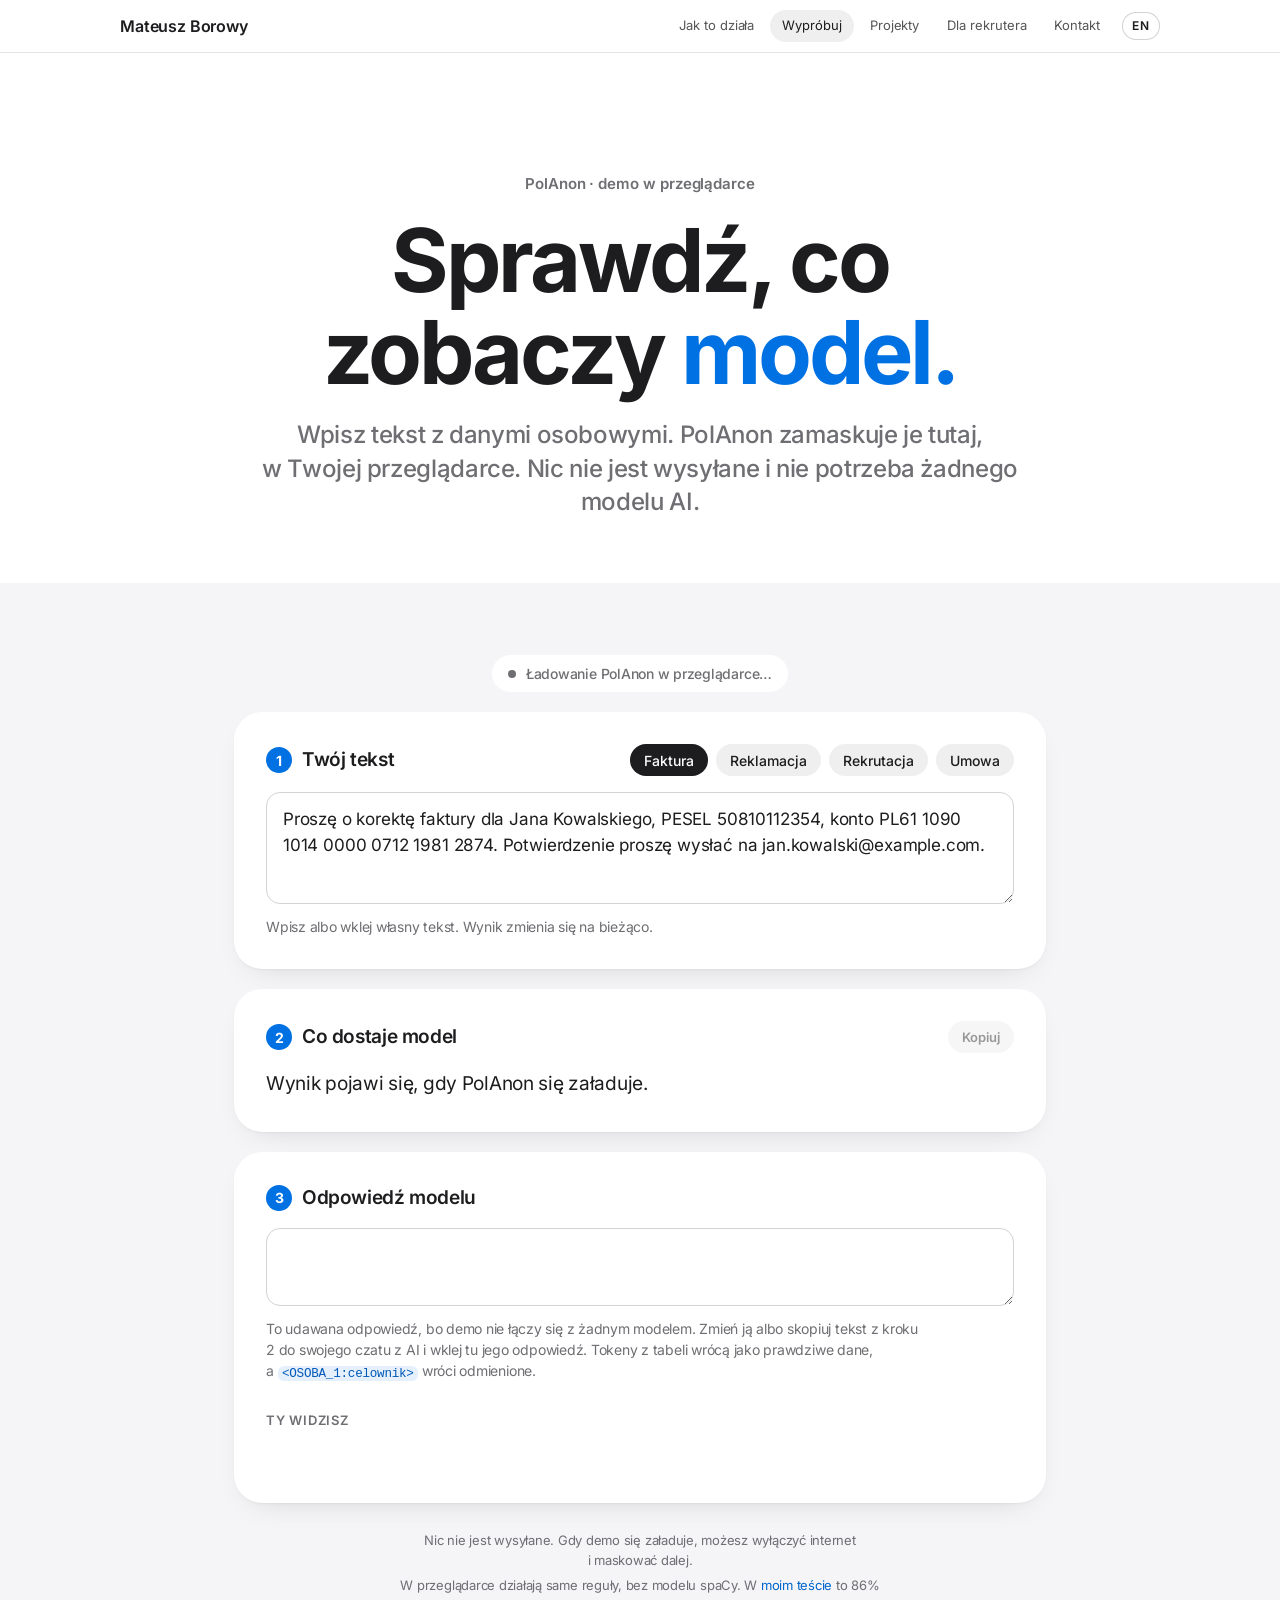
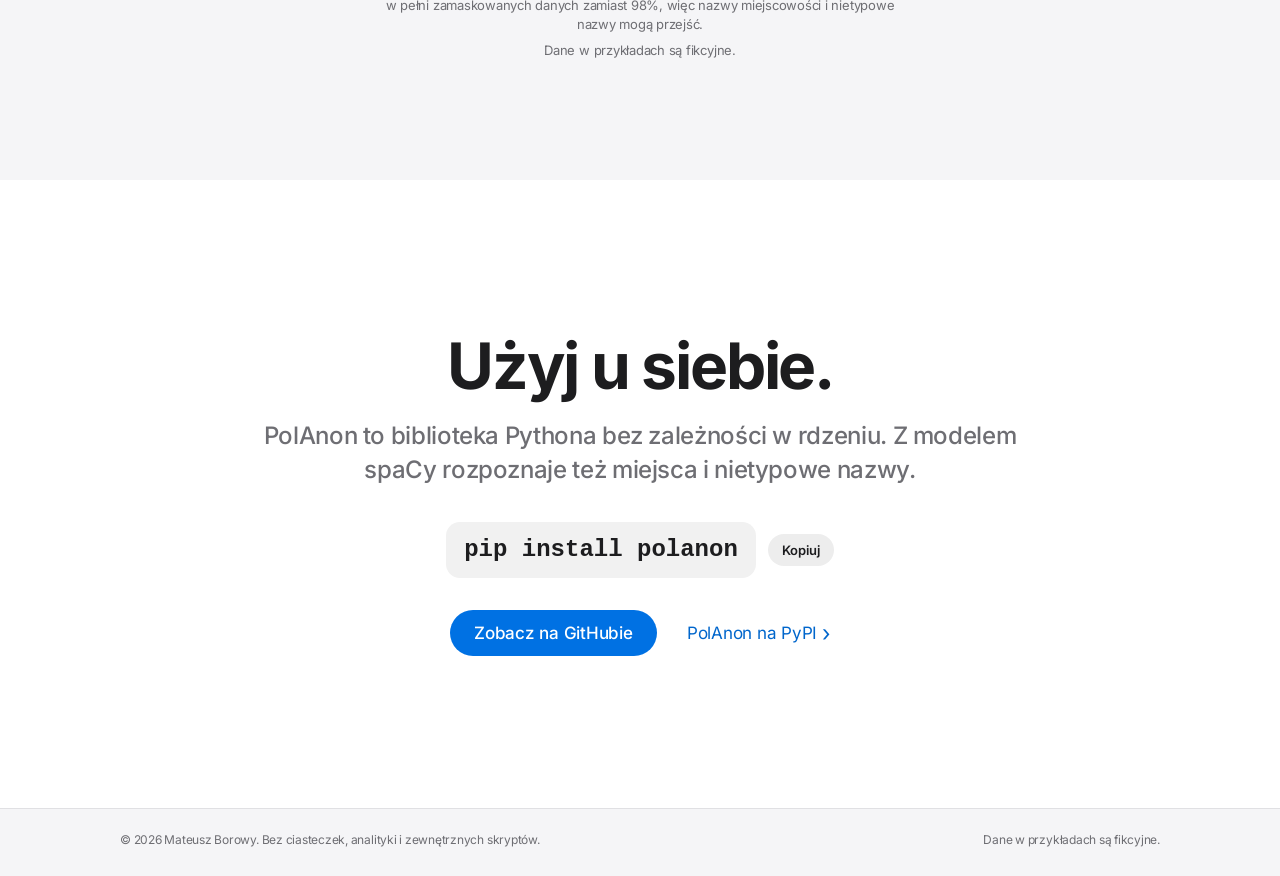
==== demo/index.html @ ad4c57ab "fix: the demo downloads about 6 MB, not 14" ====
<!doctype html>
<html lang="pl">
<head>
  <meta charset="utf-8">
  <meta name="viewport" content="width=device-width, initial-scale=1, viewport-fit=cover">
  <!-- Jak na stronie głównej, plus worker-src: PolAnon działa w tle, w pliku demo/worker.js. -->
  <meta http-equiv="Content-Security-Policy" content="default-src 'self'; script-src 'self' 'sha256-qOhFsq0QMV2REqNwk5hGH5bZE9SkX6gt6yeyKdYPv+U='; worker-src 'self'; style-src 'self'; img-src 'self'; font-src 'self'; connect-src 'self'; object-src 'none'; base-uri 'self'; form-action 'none'">
  <meta name="referrer" content="strict-origin-when-cross-origin">
  <script>document.documentElement.classList.add("js")</script>
  <title>Wypróbuj PolAnon · Mateusz Borowy</title>
  <meta name="description" content="Wpisz tekst z danymi osobowymi i zobacz, co dostałby model AI. PolAnon maskuje dane w Twojej przeglądarce: nic nie jest wysyłane.">
  <meta name="author" content="Mateusz Borowy">
  <meta name="color-scheme" content="light dark">
  <meta name="theme-color" content="#ffffff" media="(prefers-color-scheme: light)">
  <meta name="theme-color" content="#000000" media="(prefers-color-scheme: dark)">
  <link rel="canonical" href="https://boromat.github.io/demo/">
  <link rel="alternate" hreflang="pl" href="https://boromat.github.io/demo/">
  <link rel="alternate" hreflang="en" href="https://boromat.github.io/en/demo/">
  <link rel="alternate" hreflang="x-default" href="https://boromat.github.io/en/demo/">

  <meta property="og:type" content="website">
  <meta property="og:locale" content="pl_PL">
  <meta property="og:locale:alternate" content="en_US">
  <meta property="og:site_name" content="Mateusz Borowy · Projekty">
  <meta property="og:title" content="Sprawdź, co zobaczy model">
  <meta property="og:description" content="PolAnon maskuje dane osobowe w Twojej przeglądarce. Wpisz tekst i zobacz, co dostałby model AI.">
  <meta property="og:url" content="https://boromat.github.io/demo/">
  <meta property="og:image" content="https://boromat.github.io/assets/og.png">
  <meta property="og:image:width" content="1200">
  <meta property="og:image:height" content="630">
  <meta property="og:image:alt" content="Napis „Narzędzia AI, które nie wysyłają Twoich danych” i tokeny OSOBA_1, PESEL_1, IBAN_1.">
  <meta name="twitter:card" content="summary_large_image">
  <meta name="twitter:title" content="Sprawdź, co zobaczy model">
  <meta name="twitter:description" content="PolAnon maskuje dane osobowe w Twojej przeglądarce.">
  <meta name="twitter:image" content="https://boromat.github.io/assets/og.png">

  <link rel="icon" href="../favicon.ico" sizes="32x32">
  <link rel="icon" href="../assets/ikona.svg" type="image/svg+xml">
  <link rel="apple-touch-icon" href="../assets/apple-touch-icon.png">
  <link rel="manifest" href="../site.webmanifest">
  <link rel="stylesheet" href="../style.css">
  <script src="../script.js" defer></script>
  <script src="demo.js" defer></script>
</head>
<body>

<a class="skip-link" href="#tresc">Przejdź do treści</a>

<header class="nav" id="top">
  <div class="nav-inner">
    <a class="nav-brand" href="../">Mateusz Borowy</a>
    <div class="nav-end">
      <nav class="nav-links" id="nav-links" aria-label="Sekcje strony">
        <a href="../#jak-to-dziala">Jak to działa</a>
        <a href="./" aria-current="page">Wypróbuj</a>
        <a href="../#projekty">Projekty</a>
        <a href="../#rekruter">Dla rekrutera</a>
        <a href="../#kontakt">Kontakt</a>
      </nav>
      <a class="lang" href="../en/demo/" hreflang="en" lang="en" data-lang-switch>EN<span class="sr-only"> – English version</span></a>
      <button class="nav-toggle" type="button" aria-expanded="false" aria-controls="nav-links">
        <span class="sr-only">Menu</span>
        <span class="bar bar-top" aria-hidden="true"></span><span class="bar bar-bottom" aria-hidden="true"></span>
      </button>
    </div>
  </div>
</header>

<main id="tresc" tabindex="-1">

<section class="hero try-hero" aria-labelledby="hero-title">
  <div class="wrap">
    <p class="eyebrow">PolAnon · demo w&nbsp;przeglądarce</p>
    <h1 class="hero-title" id="hero-title">Sprawdź, co zobaczy <span class="accent-text">model.</span></h1>
    <p class="lead">Wpisz tekst z&nbsp;danymi osobowymi. PolAnon zamaskuje je tutaj, w&nbsp;Twojej przeglądarce. Nic nie jest wysyłane i&nbsp;nie potrzeba żadnego modelu AI.</p>
  </div>
</section>

<section class="try" id="try" aria-label="Demo">
  <div class="wrap try-wrap">
    <div class="try-top">
      <p class="try-state" id="try-state" role="status" data-state="loading"><span class="dot" aria-hidden="true"></span><span id="try-state-text">Ładowanie PolAnon w&nbsp;przeglądarce…</span></p>
      <noscript><p class="try-state" data-state="failed"><span class="dot" aria-hidden="true"></span>Demo potrzebuje JavaScriptu: PolAnon działa w&nbsp;Twojej przeglądarce.</p></noscript>
      <button class="btn btn-small" id="try-start" type="button" hidden>Uruchom demo (ok. 6&nbsp;MB)</button>
    </div>

    <div class="panel">
      <div class="panel-head">
        <h2 class="panel-title"><span class="n" aria-hidden="true">1</span><label for="try-input">Twój tekst</label></h2>
        <div class="chips needs-js" role="group" aria-label="Przykłady">
          <button type="button" data-example="faktura" aria-pressed="true">Faktura</button>
          <button type="button" data-example="reklamacja" aria-pressed="false">Reklamacja</button>
          <button type="button" data-example="rekrutacja" aria-pressed="false">Rekrutacja</button>
          <button type="button" data-example="umowa" aria-pressed="false">Umowa</button>
        </div>
      </div>
      <textarea class="try-input" id="try-input" rows="4" spellcheck="false" autocomplete="off" aria-describedby="try-input-hint">Proszę o korektę faktury dla Jana Kowalskiego, PESEL 50810112354, konto PL61 1090 1014 0000 0712 1981 2874. Potwierdzenie proszę wysłać na jan.kowalski@example.com.</textarea>
      <p class="panel-note" id="try-input-hint">Wpisz albo wklej własny tekst. Wynik zmienia się na bieżąco.</p>
    </div>

    <div class="panel needs-js">
      <div class="panel-head">
        <h2 class="panel-title"><span class="n" aria-hidden="true">2</span>Co dostaje model</h2>
        <span class="count" id="try-count"></span>
        <button type="button" class="copy" id="try-copy" data-copy-custom>Kopiuj<span class="sr-only"> tekst dla modelu</span></button>
      </div>
      <div class="try-text" id="try-masked"></div>
      <p class="panel-note" id="try-none" hidden>W&nbsp;tym tekście nie ma danych osobowych.</p>
      <h3 class="try-subtitle" id="try-table-title" hidden>Tabela tokenów <span>· zostaje w&nbsp;Twojej przeglądarce</span></h3>
      <table class="tokens" id="try-table" aria-labelledby="try-table-title" hidden>
        <thead><tr><th scope="col">Token</th><th scope="col">Prawdziwa wartość</th></tr></thead>
        <tbody></tbody>
      </table>
    </div>

    <div class="panel needs-js">
      <div class="panel-head">
        <h2 class="panel-title"><span class="n" aria-hidden="true">3</span><label for="try-answer">Odpowiedź modelu</label></h2>
      </div>
      <textarea class="try-input" id="try-answer" rows="3" spellcheck="false" autocomplete="off" aria-describedby="try-answer-hint"></textarea>
      <p class="panel-note" id="try-answer-hint">To udawana odpowiedź, bo demo nie łączy się z&nbsp;żadnym modelem. Zmień ją albo skopiuj tekst z&nbsp;kroku 2 do swojego czatu z&nbsp;AI i&nbsp;wklej tu jego odpowiedź. Tokeny z&nbsp;tabeli wrócą jako prawdziwe dane, a&nbsp;<code>&lt;OSOBA_1:celownik&gt;</code> wróci odmienione.</p>
      <h3 class="try-subtitle">Ty widzisz</h3>
      <div class="try-text" id="try-restored"></div>
    </div>

    <ul class="try-notes">
      <li>Nic nie jest wysyłane. Gdy demo się załaduje, możesz wyłączyć internet i&nbsp;maskować dalej.</li>
      <li>W&nbsp;przeglądarce działają same reguły, bez modelu spaCy. W&nbsp;<a href="https://github.com/boromat/polanon/blob/main/benchmarks/README.md" target="_blank" rel="noopener">moim teście</a> to 86% w&nbsp;pełni zamaskowanych danych zamiast 98%, więc nazwy miejscowości i&nbsp;nietypowe nazwy mogą przejść.</li>
      <li>Dane w&nbsp;przykładach są fikcyjne.</li>
    </ul>
    <p class="sr-only" id="try-live" aria-live="polite"></p>
  </div>
</section>

<section class="section" aria-labelledby="use-title">
  <div class="wrap center">
    <h2 class="display" id="use-title">Użyj u&nbsp;siebie.</h2>
    <p class="lead">PolAnon to biblioteka Pythona bez zależności w&nbsp;rdzeniu. Z&nbsp;modelem spaCy rozpoznaje też miejsca i&nbsp;nietypowe nazwy.</p>
    <p class="mail">
      <code class="install">pip install polanon</code>
      <button type="button" class="copy" data-copy="pip install polanon">Kopiuj<span class="sr-only"> polecenie</span></button>
    </p>
    <div class="cta-row">
      <a class="btn" href="https://github.com/boromat/polanon" target="_blank" rel="noopener">Zobacz na GitHubie<span class="sr-only">: PolAnon</span></a>
      <a class="more" href="https://pypi.org/project/polanon/" target="_blank" rel="noopener">PolAnon na PyPI</a>
    </div>
  </div>
</section>

</main>

<footer class="footer">
  <div class="wrap footer-inner">
    <p>© 2026 Mateusz Borowy. Bez ciasteczek, analityki i&nbsp;zewnętrznych skryptów.</p>
    <p>Dane w&nbsp;przykładach są fikcyjne.</p>
  </div>
</footer>

<p class="sr-only" id="status" role="status" aria-live="polite"></p>

</body>
</html>
---- style.css ----
/* =========================================================
   Mateusz Borowy · Projekty
   Układ: jedna myśl na sekcję. Sekcje na przemian białe i jasnoszare,
   jedna czarna (dla rekrutera). Projekty jak karty produktów:
   nazwa, jedno zdanie, duży obraz, trzy liczby. Jeden akcent: niebieski.
   Kolory i rozmiary zmieniasz w zmiennych poniżej.
   ========================================================= */

/* ---------- Fonty (Inter, lokalnie, licencja OFL – assets/fonts) ---------- */
@font-face { font-family: "Inter"; font-style: normal; font-weight: 400; font-display: swap;
  src: url("assets/fonts/inter-latin-400-normal.woff2") format("woff2");
  unicode-range: U+0000-00FF, U+0131, U+0152-0153, U+02BB-02BC, U+02C6, U+02DA, U+02DC, U+0304, U+0308, U+0329, U+2000-206F, U+20AC, U+2122, U+2191, U+2193, U+2212, U+2215, U+FEFF, U+FFFD; }
@font-face { font-family: "Inter"; font-style: normal; font-weight: 400; font-display: swap;
  src: url("assets/fonts/inter-latin-ext-400-normal.woff2") format("woff2");
  unicode-range: U+0100-02BA, U+02BD-02C5, U+02C7-02CC, U+02CE-02D7, U+02DD-02FF, U+0304, U+0308, U+0329, U+1D00-1DBF, U+1E00-1E9F, U+1EF2-1EFF, U+2020, U+20A0-20AB, U+20AD-20C0, U+2113, U+2C60-2C7F, U+A720-A7FF; }
@font-face { font-family: "Inter"; font-style: normal; font-weight: 500; font-display: swap;
  src: url("assets/fonts/inter-latin-500-normal.woff2") format("woff2");
  unicode-range: U+0000-00FF, U+0131, U+0152-0153, U+02BB-02BC, U+02C6, U+02DA, U+02DC, U+0304, U+0308, U+0329, U+2000-206F, U+20AC, U+2122, U+2191, U+2193, U+2212, U+2215, U+FEFF, U+FFFD; }
@font-face { font-family: "Inter"; font-style: normal; font-weight: 500; font-display: swap;
  src: url("assets/fonts/inter-latin-ext-500-normal.woff2") format("woff2");
  unicode-range: U+0100-02BA, U+02BD-02C5, U+02C7-02CC, U+02CE-02D7, U+02DD-02FF, U+0304, U+0308, U+0329, U+1D00-1DBF, U+1E00-1E9F, U+1EF2-1EFF, U+2020, U+20A0-20AB, U+20AD-20C0, U+2113, U+2C60-2C7F, U+A720-A7FF; }
@font-face { font-family: "Inter"; font-style: normal; font-weight: 600; font-display: swap;
  src: url("assets/fonts/inter-latin-600-normal.woff2") format("woff2");
  unicode-range: U+0000-00FF, U+0131, U+0152-0153, U+02BB-02BC, U+02C6, U+02DA, U+02DC, U+0304, U+0308, U+0329, U+2000-206F, U+20AC, U+2122, U+2191, U+2193, U+2212, U+2215, U+FEFF, U+FFFD; }
@font-face { font-family: "Inter"; font-style: normal; font-weight: 600; font-display: swap;
  src: url("assets/fonts/inter-latin-ext-600-normal.woff2") format("woff2");
  unicode-range: U+0100-02BA, U+02BD-02C5, U+02C7-02CC, U+02CE-02D7, U+02DD-02FF, U+0304, U+0308, U+0329, U+1D00-1DBF, U+1E00-1E9F, U+1EF2-1EFF, U+2020, U+20A0-20AB, U+20AD-20C0, U+2113, U+2C60-2C7F, U+A720-A7FF; }
@font-face { font-family: "Inter"; font-style: normal; font-weight: 700; font-display: swap;
  src: url("assets/fonts/inter-latin-700-normal.woff2") format("woff2");
  unicode-range: U+0000-00FF, U+0131, U+0152-0153, U+02BB-02BC, U+02C6, U+02DA, U+02DC, U+0304, U+0308, U+0329, U+2000-206F, U+20AC, U+2122, U+2191, U+2193, U+2212, U+2215, U+FEFF, U+FFFD; }
@font-face { font-family: "Inter"; font-style: normal; font-weight: 700; font-display: swap;
  src: url("assets/fonts/inter-latin-ext-700-normal.woff2") format("woff2");
  unicode-range: U+0100-02BA, U+02BD-02C5, U+02C7-02CC, U+02CE-02D7, U+02DD-02FF, U+0304, U+0308, U+0329, U+1D00-1DBF, U+1E00-1E9F, U+1EF2-1EFF, U+2020, U+20A0-20AB, U+20AD-20C0, U+2113, U+2C60-2C7F, U+A720-A7FF; }

/* ---------- Tokeny ---------- */
:root {
  --bg: #ffffff;
  --bg-alt: #f5f5f7;
  --surface: #ffffff;
  --text: #1d1d1f;
  --text-2: #6e6e73;
  --line: #d2d2d7;
  --accent: #0071e3;
  --accent-hover: #0068d1;
  --link: #0066cc;
  --on-accent: #ffffff;
  --mark-bg: rgba(255, 196, 0, 0.30);
  --token-bg: rgba(0, 113, 227, 0.10);
  --token-text: #0059b8;
  --nav-bg: rgba(255, 255, 255, 0.8);
  --shadow: 0 40px 80px -32px rgba(0, 0, 0, 0.22), 0 10px 24px -12px rgba(0, 0, 0, 0.08);
  --focus: #0071e3;
  --ok: #248a3d;
  --bad: #d70015;

  --font: -apple-system, BlinkMacSystemFont, "SF Pro Text", "Inter", "Segoe UI", Roboto, "Helvetica Neue", Arial, sans-serif;
  --font-display: -apple-system, BlinkMacSystemFont, "SF Pro Display", "Inter", "Segoe UI", Roboto, "Helvetica Neue", Arial, sans-serif;
  --mono: ui-monospace, "SF Mono", "Cascadia Code", "JetBrains Mono", Consolas, Menlo, monospace;

  /* skala typografii */
  --fs-hero: clamp(40px, 7.4vw, 88px);
  --fs-display: clamp(34px, 6vw, 64px);
  --fs-product: clamp(40px, 6.6vw, 76px);
  --fs-lead: clamp(19px, 2.1vw, 24px);
  --fs-body: 17px;
  --fs-small: 14px;

  --radius-lg: 28px;
  --radius: 18px;
  --nav-h: 52px;
  --gutter: 24px;
  --maxw: 1040px;

  color-scheme: light;
}

@media (prefers-color-scheme: dark) {
  :root:not([data-theme="light"]) {
    --bg: #000000;
    --bg-alt: #101012;
    --surface: #1c1c1e;
    --text: #f5f5f7;
    --text-2: #a1a1a6;
    --line: #3a3a3c;
    --link: #2997ff;
    --mark-bg: rgba(255, 196, 0, 0.26);
    --token-bg: rgba(41, 151, 255, 0.18);
    --token-text: #6cb4ff;
    --nav-bg: rgba(22, 22, 23, 0.8);
    --shadow: 0 40px 80px -32px rgba(0, 0, 0, 0.9);
    --focus: #2997ff;
    --ok: #30d158;
    --bad: #ff453a;
    color-scheme: dark;
  }
}
:root[data-theme="dark"] {
  --bg: #000000;
  --bg-alt: #101012;
  --surface: #1c1c1e;
  --text: #f5f5f7;
  --text-2: #a1a1a6;
  --line: #3a3a3c;
  --link: #2997ff;
  --mark-bg: rgba(255, 196, 0, 0.26);
  --token-bg: rgba(41, 151, 255, 0.18);
  --token-text: #6cb4ff;
  --nav-bg: rgba(22, 22, 23, 0.8);
  --shadow: 0 40px 80px -32px rgba(0, 0, 0, 0.9);
  --focus: #2997ff;
  --ok: #30d158;
  --bad: #ff453a;
  color-scheme: dark;
}

/* Sekcja zawsze ciemna */
.theme-dark {
  --bg: #000000;
  --surface: #1c1c1e;
  --text: #f5f5f7;
  --text-2: #a1a1a6;
  --line: #3a3a3c;
  --link: #2997ff;
  --focus: #2997ff;
  background: var(--bg);
  color: var(--text);
  color-scheme: dark;
}

/* ---------- Podstawy ---------- */
*, *::before, *::after { box-sizing: border-box; }
/* Płynne przewijanie tylko po kliknięciu linku do sekcji (klasę „smooth” dodaje script.js).
   Wejście z linku #rekruter albo odświeżenie od razu pokazuje sekcję, bez przelatywania strony. */
html.smooth { scroll-behavior: smooth; }
html {
  scroll-padding-top: calc(var(--nav-h) + 24px);
  -webkit-text-size-adjust: 100%;
  text-size-adjust: 100%;
}
body {
  margin: 0;
  background: var(--bg);
  color: var(--text);
  font-family: var(--font);
  font-size: var(--fs-body);
  line-height: 1.5;
  letter-spacing: -0.014em;
  -webkit-font-smoothing: antialiased;
  -moz-osx-font-smoothing: grayscale;
  overflow-x: clip;
}
img, picture { display: block; max-width: 100%; height: auto; }
a { color: var(--link); text-decoration: none; }
a:hover { text-decoration: underline; text-underline-offset: 3px; }
h1, h2, h3 { text-wrap: balance; }
p, li, dd { text-wrap: pretty; }
:focus-visible { outline: 2px solid var(--focus); outline-offset: 3px; border-radius: 6px; }
main:focus { outline: none; }

.sr-only {
  position: absolute !important; width: 1px; height: 1px; padding: 0; margin: -1px;
  overflow: hidden; clip: rect(0 0 0 0); clip-path: inset(50%); white-space: nowrap; border: 0;
}
.skip-link {
  position: absolute; left: max(16px, env(safe-area-inset-left, 0px)); top: -100px; z-index: 100;
  padding: 10px 16px; border-radius: 10px;
  background: var(--text); color: var(--bg); font-weight: 600; font-size: var(--fs-small);
}
.skip-link:focus { top: calc(8px + env(safe-area-inset-top, 0px)); text-decoration: none; }

.wrap {
  max-width: calc(var(--maxw) + 2 * var(--gutter));
  margin: 0 auto;
  padding-left: max(var(--gutter), env(safe-area-inset-left, 0px));
  padding-right: max(var(--gutter), env(safe-area-inset-right, 0px));
}
.center { text-align: center; }

/* ---------- Typografia ---------- */
.hero-title, .display, .product-name {
  margin: 0;
  font-family: var(--font-display);
  font-weight: 700;
  letter-spacing: -0.035em;
  line-height: 1.05;
}
.hero-title { font-size: var(--fs-hero); max-width: 12em; margin-inline: auto; }
.display { font-size: var(--fs-display); }
.product-name { font-size: var(--fs-product); }
.lead {
  margin: 20px auto 0;
  max-width: 32em;
  font-size: var(--fs-lead);
  line-height: 1.4;
  font-weight: 500;
  letter-spacing: -0.015em;
  color: var(--text-2);
}
.eyebrow { margin: 0 0 10px; font-size: var(--fs-small); font-weight: 600; color: var(--text-2); letter-spacing: -0.005em; }
.accent-text { color: var(--accent); }
.fineprint { margin: 20px 0 0; font-size: 13px; color: var(--text-2); }

/* ---------- Przyciski i linki ---------- */
.cta-row { display: flex; flex-wrap: wrap; gap: 14px 30px; align-items: center; justify-content: center; margin-top: 32px; }
.btn {
  display: inline-flex; align-items: center; justify-content: center;
  min-height: 46px; padding: 0 24px; border-radius: 980px;
  background: var(--accent); color: var(--on-accent);
  font-size: var(--fs-body); font-weight: 500;
  transition: background-color .2s ease, transform .2s ease;
}
.btn:hover { background: var(--accent-hover); text-decoration: none; }
.btn:active { transform: scale(0.98); }
.btn[hidden] { display: none; }
.btn-small { min-height: 38px; padding: 0 18px; font-size: 15px; }
.more { display: inline-flex; align-items: center; min-height: 32px; font-size: var(--fs-body); color: var(--link); white-space: nowrap; }
.more::after {
  content: "\203A"; content: "\203A" / "";
  margin-left: 5px; font-size: 1.3em; line-height: 1;
  transition: transform .2s ease;
}
.more:hover::after { transform: translateX(3px); }

/* ---------- Nawigacja ---------- */
.nav {
  position: sticky; top: 0; z-index: 50;
  padding-top: env(safe-area-inset-top, 0px);
  background: var(--nav-bg);
  -webkit-backdrop-filter: saturate(180%) blur(20px);
  backdrop-filter: saturate(180%) blur(20px);
  border-bottom: 1px solid var(--line);
  border-bottom: 1px solid color-mix(in srgb, var(--line) 60%, transparent);
}
.nav-inner {
  max-width: calc(var(--maxw) + 2 * var(--gutter)); margin: 0 auto; height: var(--nav-h);
  padding-left: max(var(--gutter), env(safe-area-inset-left, 0px));
  padding-right: max(var(--gutter), env(safe-area-inset-right, 0px));
  display: flex; align-items: center; justify-content: space-between;
}
.nav-brand { color: var(--text); font-weight: 600; font-size: 16px; letter-spacing: -0.01em; padding: 8px 0; }
.nav-brand:hover { text-decoration: none; }
.nav-links { display: flex; gap: 4px; }
.nav-links a {
  padding: 6px 12px; border-radius: 980px;
  color: var(--text); opacity: .75; font-size: 13px; letter-spacing: -0.005em;
  transition: opacity .2s ease, background-color .2s ease;
}
.nav-links a:hover { opacity: 1; text-decoration: none; }
.nav-links a[aria-current="true"], .nav-links a[aria-current="page"] { opacity: 1; background: var(--bg-alt); background: color-mix(in srgb, var(--text) 7%, transparent); }
.nav-toggle { display: none; }
.nav-end { display: flex; align-items: center; gap: 10px; }

/* Przełącznik języka PL / EN */
.lang {
  display: inline-flex; align-items: center; justify-content: center;
  min-width: 38px; min-height: 28px; padding: 0 10px; border-radius: 980px;
  color: var(--text); font-size: 12px; font-weight: 600; letter-spacing: .05em;
  box-shadow: inset 0 0 0 1px var(--line);
  transition: background-color .2s ease;
}
.lang:hover { text-decoration: none; background: var(--bg-alt); }

@media (max-width: 760px) {
  .nav-toggle {
    display: inline-flex; flex-direction: column; justify-content: center; gap: 6px;
    width: 44px; height: 44px; margin-right: -10px; padding: 0 11px;
    background: none; border: 0; cursor: pointer; color: var(--text);
  }
  .nav-toggle .bar { display: block; height: 1.5px; background: currentColor; border-radius: 2px; transition: transform .25s ease; }
  .nav-toggle[aria-expanded="true"] .bar-top { transform: translateY(3.75px) rotate(45deg); }
  .nav-toggle[aria-expanded="true"] .bar-bottom { transform: translateY(-3.75px) rotate(-45deg); }
  .nav-links {
    position: absolute; top: 100%; left: 0; right: 0;
    display: none; flex-direction: column; gap: 0;
    padding: 8px max(var(--gutter), env(safe-area-inset-right, 0px)) 24px max(var(--gutter), env(safe-area-inset-left, 0px));
    background: var(--bg); border-bottom: 1px solid var(--line);
    box-shadow: 0 24px 40px -24px rgba(0, 0, 0, 0.25);
  }
  .nav-links.open { display: flex; }
  .nav-links a { padding: 12px 0; border-radius: 0; opacity: 1; font-size: 24px; font-weight: 600; letter-spacing: -0.02em; }
  .nav-links a[aria-current="true"], .nav-links a[aria-current="page"] { background: none; color: var(--link); }
}

/* ---------- 1. Hero ---------- */
.hero { padding-block: clamp(80px, 13vw, 160px) clamp(80px, 12vw, 144px); text-align: center; }
.hero .eyebrow { margin-bottom: 18px; font-size: 15px; }

/* ---------- Sekcje ---------- */
.section { padding-block: clamp(88px, 12vw, 152px); }
.alt { background: var(--bg-alt); }
.section-head { padding-block: clamp(88px, 12vw, 152px) 0; }

/* ---------- 2. Jak to działa ---------- */
.demo {
  margin: clamp(40px, 6vw, 64px) auto 0;
  max-width: 860px;
  background: var(--surface);
  border-radius: var(--radius-lg);
  box-shadow: var(--shadow);
  overflow: hidden;
}
/* Bez JavaScriptu przełącznik jest ukryty, a trzy kroki stoją jeden pod drugim. */
.steps-switch { display: none; }
.js .steps-switch {
  display: grid; grid-template-columns: repeat(3, minmax(0, 1fr));
  border-bottom: 1px solid var(--line);
}
.steps-switch button {
  appearance: none; border: 0; cursor: pointer;
  display: flex; align-items: center; justify-content: center; gap: 10px;
  min-height: 60px; padding: 12px;
  background: transparent; color: var(--text-2);
  font: inherit; font-size: 15px; font-weight: 600; letter-spacing: -0.01em;
  box-shadow: inset 0 -2px 0 transparent;
  transition: color .2s ease, box-shadow .2s ease;
}
.steps-switch button + button { border-left: 1px solid var(--line); }
.steps-switch button:hover { color: var(--text); }
.steps-switch button[aria-pressed="true"] { color: var(--text); box-shadow: inset 0 -2px 0 var(--accent); }
.steps-switch .n {
  display: inline-grid; place-items: center; width: 24px; height: 24px; border-radius: 50%;
  font-size: 13px; font-weight: 700; font-variant-numeric: tabular-nums;
  background: transparent; color: var(--text-2); box-shadow: inset 0 0 0 1.5px var(--line);
}
.steps-switch button[aria-pressed="true"] .n { background: var(--accent); color: var(--on-accent); box-shadow: none; }

.demo-stage {
  padding: clamp(28px, 5vw, 52px) clamp(22px, 5vw, 56px) clamp(28px, 4vw, 40px);
  display: flex; flex-direction: column; gap: 36px;
}
.demo-step { display: flex; flex-direction: column; justify-content: center; }
.demo-step + .demo-step { padding-top: 36px; border-top: 1px solid var(--line); }
.demo-label {
  margin: 0 0 14px; text-align: center;
  font-size: 13px; font-weight: 600; letter-spacing: .06em; text-transform: uppercase; color: var(--text-2);
}
.js .demo-stage { display: grid; gap: 0; min-height: 260px; }
.js .demo-step { grid-area: 1 / 1; animation: appear .4s ease; }
.js .demo-step + .demo-step { padding-top: 0; border-top: 0; }
.js .demo-label { display: none; }
.demo-step[hidden] { display: none; }
.demo-text {
  margin: 0;
  font-family: var(--font-display);
  font-size: clamp(21px, 2.8vw, 30px);
  line-height: 1.5;
  font-weight: 600;
  letter-spacing: -0.02em;
  text-align: center;
  text-wrap: balance;
}
.demo-text mark, .try-text mark {
  background: var(--mark-bg); color: inherit;
  padding: 0 .15em; border-radius: 6px;
  -webkit-box-decoration-break: clone; box-decoration-break: clone;
}
.demo-text .tok, .try-text .tok, .tokens .tok {
  font-family: var(--mono); font-size: .8em; font-weight: 600; letter-spacing: 0;
  color: var(--token-text); background: var(--token-bg);
  padding: .08em .4em; border-radius: 8px; white-space: nowrap;
}
.demo-caption {
  margin: 24px auto 0; max-width: 34em;
  font-size: var(--fs-body); color: var(--text-2); text-align: center;
}

/* ---------- 3. Projekty ---------- */
.strip {
  margin: clamp(40px, 6vw, 56px) auto 0; max-width: 880px;
  display: grid; grid-template-columns: repeat(5, minmax(0, 1fr));
  border-top: 1px solid var(--line);
}
.strip a {
  display: flex; flex-direction: column; align-items: center; gap: 2px;
  padding: 20px 8px; text-align: center; color: var(--text);
}
.strip a:hover { text-decoration: none; }
.strip a:hover strong { color: var(--link); }
.strip strong { font-size: var(--fs-body); font-weight: 600; letter-spacing: -0.015em; transition: color .2s ease; }
.strip span { font-size: 13px; color: var(--text-2); }

.product { padding-block: clamp(88px, 12vw, 144px); }
.product.alt { background: var(--bg-alt); }
.product-head { text-align: center; }
.product-head .eyebrow { margin-bottom: 8px; }
.tagline {
  margin: 16px auto 0; max-width: 30em;
  font-size: var(--fs-lead); line-height: 1.4; font-weight: 500; letter-spacing: -0.015em;
  color: var(--text-2);
}
.shot {
  margin: clamp(48px, 7vw, 72px) auto 0; max-width: 960px;
  border-radius: 20px; overflow: hidden;
  background: var(--surface);
  box-shadow: var(--shadow);
  outline: 1px solid var(--line);
  outline: 1px solid color-mix(in srgb, var(--line) 55%, transparent); outline-offset: -1px;
}
.shot img { width: 100%; }

.facts {
  list-style: none; padding: 0;
  margin: clamp(48px, 6vw, 64px) auto 0; max-width: 880px;
  display: grid; grid-template-columns: repeat(3, minmax(0, 1fr));
}
.facts li { padding: 0 clamp(12px, 2.5vw, 28px); text-align: center; }
.facts li + li { border-left: 1px solid var(--line); }
.facts strong {
  display: block;
  font-family: var(--font-display); font-size: clamp(32px, 4vw, 44px); font-weight: 700;
  letter-spacing: -0.035em; line-height: 1.1; white-space: nowrap;
  font-variant-numeric: tabular-nums;
}
.facts span { display: block; margin-top: 8px; font-size: 15px; line-height: 1.4; color: var(--text-2); }

/* ---------- 4. Dla rekrutera ----------
   Jak specyfikacja techniczna: dwie tabele jedna pod drugą, z tą samą kolumną etykiet,
   więc wszystkie wiersze obu rubryk stoją na tych samych liniach. */
.recruit {
  max-width: 880px;
  margin: clamp(48px, 7vw, 72px) auto 0;
  display: grid; gap: clamp(48px, 6vw, 64px);
  text-align: left;
}
.recruit-col { min-width: 0; }
.col-title { margin: 0 0 14px; font-size: 21px; letter-spacing: -0.02em; }
.stack, .links { margin: 0; padding: 0; list-style: none; border-top: 1px solid var(--line); }
.stack > div, .links > li {
  display: grid; grid-template-columns: 260px minmax(0, 1fr); column-gap: 32px; align-items: baseline;
  padding: 16px 0; border-bottom: 1px solid var(--line);
}
.stack dt, .links a { font-size: 16px; font-weight: 600; }
.stack dt { color: var(--text); }
.stack dd, .links > li > span { margin: 0; font-size: 16px; color: var(--text-2); }
#rekruter .cta-row, #recruiters .cta-row { margin-top: clamp(48px, 6vw, 64px); }

/* ---------- 5. Kontakt ---------- */
.mail {
  margin: 36px 0 0; display: flex; flex-wrap: wrap; gap: 12px; align-items: center; justify-content: center;
}
.mail a { min-width: 0; max-width: 100%; font-family: var(--font-display); font-size: clamp(18px, 5vw, 32px); font-weight: 600; letter-spacing: -0.02em; overflow-wrap: break-word; }
.copy {
  border: 0; cursor: pointer; font: inherit; font-size: 13px; font-weight: 600;
  min-height: 32px; padding: 4px 14px; border-radius: 980px;
  background: var(--bg-alt); color: var(--text);
  background: color-mix(in srgb, var(--text) 8%, transparent);
  transition: background-color .2s ease;
}
.copy:hover { background: var(--line); background: color-mix(in srgb, var(--text) 14%, transparent); }
#kontakt .cta-row, #contact .cta-row { margin-top: 20px; }
.notfound-en { margin-top: clamp(56px, 8vw, 88px); padding-top: clamp(40px, 6vw, 64px); border-top: 1px solid var(--line); }

/* ---------- Demo w przeglądarce (demo/, en/demo/) ---------- */
.try-hero { padding-block: clamp(64px, 10vw, 120px) clamp(40px, 6vw, 64px); }
.try { background: var(--bg-alt); padding-block: clamp(40px, 6vw, 72px) clamp(72px, 10vw, 120px); }
.try-wrap { max-width: 860px; display: grid; gap: 20px; }
.try-top { display: flex; flex-wrap: wrap; gap: 12px; align-items: center; justify-content: center; }
.try-state {
  display: inline-flex; align-items: center; gap: 10px; margin: 0;
  padding: 8px 16px; border-radius: 980px; background: var(--surface);
  font-size: 14px; font-weight: 500; color: var(--text-2);
}
.try-state .dot { flex: none; width: 8px; height: 8px; border-radius: 50%; background: var(--text-2); }
.try-state[data-state="ready"] .dot { background: var(--ok); }
.try-state[data-state="failed"] .dot { background: var(--bad); }
.try-state[data-state="loading"] .dot { animation: pulse 1.2s ease-in-out infinite; }
/* Bez JavaScriptu zostaje tylko komunikat z <noscript>. */
html:not(.js) #try-state, html:not(.js) .needs-js { display: none; }

.panel {
  background: var(--surface); border-radius: var(--radius-lg);
  padding: clamp(20px, 4vw, 32px);
  box-shadow: 0 1px 2px rgba(0, 0, 0, 0.04), 0 12px 32px -18px rgba(0, 0, 0, 0.18);
}
.panel-head { display: flex; flex-wrap: wrap; align-items: center; gap: 10px 14px; margin-bottom: 16px; }
.panel-title {
  margin: 0 auto 0 0; display: flex; align-items: center; gap: 10px;
  font-size: 19px; font-weight: 600; letter-spacing: -0.02em;
}
.panel-title .n {
  display: inline-grid; place-items: center; flex: none; width: 26px; height: 26px; border-radius: 50%;
  background: var(--accent); color: var(--on-accent); font-size: 14px; font-weight: 700;
}
.chips { display: flex; flex-wrap: wrap; gap: 8px; }
.chips button {
  appearance: none; border: 0; cursor: pointer; font: inherit; font-size: 14px; font-weight: 500;
  min-height: 32px; padding: 4px 14px; border-radius: 980px; color: var(--text);
  background: var(--bg-alt); background: color-mix(in srgb, var(--text) 7%, transparent);
  transition: background-color .2s ease, color .2s ease;
}
.chips button:hover { background: color-mix(in srgb, var(--text) 13%, transparent); }
.chips button[aria-pressed="true"] { background: var(--text); color: var(--bg); }
.try-input {
  display: block; width: 100%; min-height: 6.6em; field-sizing: content; resize: vertical;
  margin: 0; padding: 14px 16px; border: 1px solid var(--line); border-radius: 14px;
  background: var(--bg); color: var(--text);
  font: inherit; font-size: 17px; line-height: 1.5; letter-spacing: -0.01em;
}
#try-answer { min-height: 4.6em; }
.try-input:focus-visible { outline: 2px solid var(--focus); outline-offset: 0; border-color: transparent; border-radius: 14px; }
.panel-note { margin: 12px 0 0; font-size: 14px; color: var(--text-2); }
.panel-note code {
  font-family: var(--mono); font-size: .9em; color: var(--token-text); background: var(--token-bg);
  padding: .05em .35em; border-radius: 6px; white-space: nowrap;
}
.count {
  font-size: 13px; font-weight: 600; color: var(--token-text); background: var(--token-bg);
  padding: 4px 10px; border-radius: 980px; white-space: nowrap;
}
.count:empty { display: none; }
.copy:disabled { opacity: .45; cursor: default; }
.try-text {
  min-height: 1.6em; margin: 0;
  font-size: 19px; line-height: 1.6; letter-spacing: -0.015em;
  white-space: pre-wrap; overflow-wrap: anywhere;
}
.try-subtitle {
  margin: 28px 0 10px;
  font-size: 13px; font-weight: 600; letter-spacing: .06em; text-transform: uppercase; color: var(--text-2);
}
.try-subtitle span { font-weight: 500; letter-spacing: 0; text-transform: none; }
.tokens { width: 100%; border-collapse: collapse; font-size: 15px; }
.tokens th { padding: 0 0 8px; border-bottom: 1px solid var(--line); text-align: left; font-size: 13px; font-weight: 600; color: var(--text-2); }
.tokens td { padding: 10px 0; border-bottom: 1px solid var(--line); vertical-align: baseline; overflow-wrap: anywhere; }
.tokens td:first-child, .tokens th:first-child { width: 44%; padding-right: 16px; }
.tokens .tok { font-size: 14px; }
.try-notes { list-style: none; margin: 8px auto 0; padding: 0; max-width: 40em; display: grid; gap: 6px; font-size: 13px; color: var(--text-2); text-align: center; }
.install {
  font-family: var(--mono); font-size: clamp(16px, 4.4vw, 24px); font-weight: 600; letter-spacing: 0;
  padding: 10px 18px; border-radius: 14px; background: var(--bg-alt);
  background: color-mix(in srgb, var(--text) 6%, transparent);
}
@keyframes pulse { 50% { opacity: .25; } }

/* ---------- Stopka ---------- */
.footer {
  background: var(--bg-alt); color: var(--text-2); font-size: 12px;
  padding-block: 22px calc(28px + env(safe-area-inset-bottom, 0px));
  border-top: 1px solid var(--line);
  border-top: 1px solid color-mix(in srgb, var(--line) 60%, transparent);
}
.footer-inner { display: flex; flex-wrap: wrap; justify-content: space-between; gap: 6px 24px; }
.footer p { margin: 0; }

/* ---------- Ruch ---------- */
@keyframes appear { from { opacity: 0; transform: translateY(6px); } to { opacity: 1; transform: none; } }
@keyframes rise { from { opacity: 0; transform: translateY(40px); } to { opacity: 1; transform: none; } }

/* Delikatne wejście przy przewijaniu; bez obsługi w przeglądarce wszystko jest widoczne od razu. */
@media (prefers-reduced-motion: no-preference) {
  @supports (animation-timeline: view()) {
    .reveal { animation: rise linear both; animation-timeline: view(); animation-range: entry 0% entry 60%; }
  }
}
@media (prefers-reduced-motion: reduce) {
  html.smooth { scroll-behavior: auto; }
  .demo-step { animation: none; }
  .try-state[data-state="loading"] .dot { animation: none; }
  .chips button { transition: none; }
  .btn, .more::after, .strip strong { transition: none; }
}

/* ---------- Tablet ---------- */
@media (max-width: 900px) {
  .stack > div, .links > li { grid-template-columns: 200px minmax(0, 1fr); column-gap: 24px; }
}

/* ---------- Telefon ---------- */
@media (max-width: 680px) {
  :root { --gutter: 20px; }
  .strip { grid-template-columns: minmax(0, 1fr); border-top: 0; max-width: 420px; }
  .strip a { flex-direction: row; justify-content: space-between; padding: 16px 0; border-bottom: 1px solid var(--line); text-align: left; }
  .strip a::after { content: "\203A"; content: "\203A" / ""; color: var(--text-2); font-size: 22px; line-height: 1; margin-left: auto; padding-left: 12px; }
  .strip span { margin-left: 12px; }
  .facts { grid-template-columns: minmax(0, 1fr); max-width: 420px; }
  .facts li { padding: 20px 0; }
  .facts li + li { border-left: 0; border-top: 1px solid var(--line); }
  .steps-switch button { flex-direction: column; gap: 6px; min-height: 72px; font-size: 13px; }
  .js .demo-stage { min-height: 300px; }
  .stack > div, .links > li { grid-template-columns: minmax(0, 1fr); row-gap: 4px; }
  .shot { border-radius: 14px; }
}

/* ---------- Tryb wysokiego kontrastu (Windows) ---------- */
@media (forced-colors: active) {
  .steps-switch button[aria-pressed="true"] { outline: 2px solid Highlight; outline-offset: -5px; }
  .steps-switch .n { border: 1px solid CanvasText; }
  .nav-links a[aria-current="true"] { text-decoration: underline; }
  .btn, .copy, .lang { border: 1px solid ButtonText; }
  .demo-text mark { forced-color-adjust: none; background: Mark; color: MarkText; }
  .demo-text .tok { border: 1px solid CanvasText; }
  .shot, .demo, .panel { border: 1px solid CanvasText; }
  .try-text mark { forced-color-adjust: none; background: Mark; color: MarkText; }
  .try-text .tok, .tokens .tok, .count { border: 1px solid CanvasText; }
  .chips button { border: 1px solid ButtonText; }
  .chips button[aria-pressed="true"] { outline: 2px solid Highlight; outline-offset: 1px; }
}

/* ---------- Druk ---------- */
@media print {
  /* papier jest zawsze biały: jasne kolory także dla osób z ciemnym motywem i w ciemnej sekcji */
  :root, .theme-dark {
    --bg: #fff !important; --bg-alt: #fff !important; --surface: #fff !important;
    --text: #000 !important; --text-2: #444 !important; --line: #ccc !important;
    --link: #000 !important; --accent: #000 !important; --on-accent: #000 !important;
    --mark-bg: #eee !important; --token-bg: #eee !important; --token-text: #000 !important;
    color-scheme: light;
  }
  *, *::before, *::after { transition: none !important; animation: none !important; }
  .nav, .skip-link, .steps-switch, .copy, .shot, .strip, .try-top, .chips { display: none !important; }
  .panel { box-shadow: none !important; border: 1px solid #ccc; break-inside: avoid; }
  .try { background: #fff !important; }
  .btn, .more { display: inline !important; min-height: 0; padding: 0; background: none !important; color: #000 !important; }
  .more::after { margin: 0; }
  .js .demo-stage { display: flex !important; flex-direction: column; gap: 16px; min-height: 0; }
  .js .demo-step { grid-area: auto; animation: none; }
  .demo-step[hidden] { display: flex !important; }
  .js .demo-label { display: block !important; }
  .theme-dark, .alt, .demo { background: #fff !important; color: #000 !important; box-shadow: none !important; }
  .section, .product, .section-head, .hero { padding-block: 24px !important; }
  a { color: #000; text-decoration: underline; }
  /* adres przy każdym linku zewnętrznym, żeby wydruk dało się wykorzystać */
  a[href^="http"]::after, a[href^="mailto"]::after {
    content: " (" attr(href) ")" !important;
    font-size: .8em; font-weight: 400; margin: 0; transform: none; color: #444;
  }
  .reveal { animation: none !important; }
}
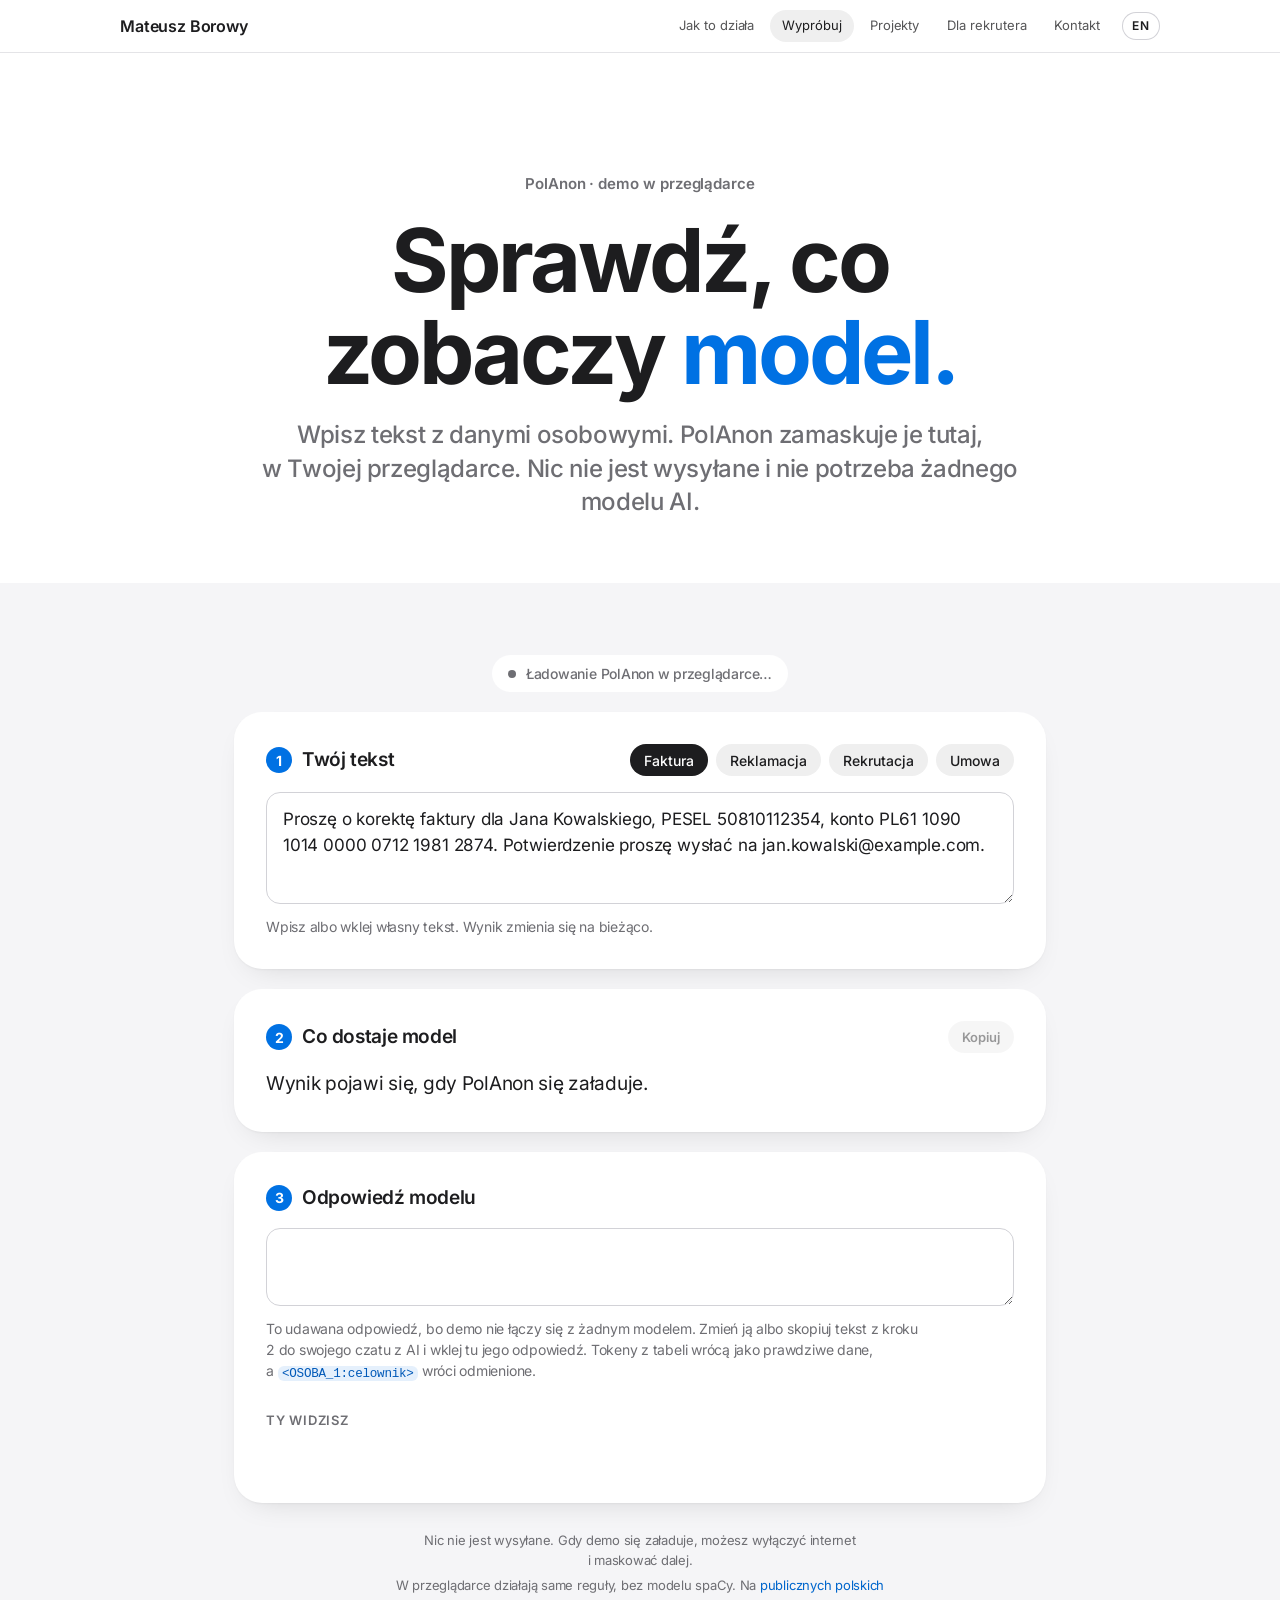
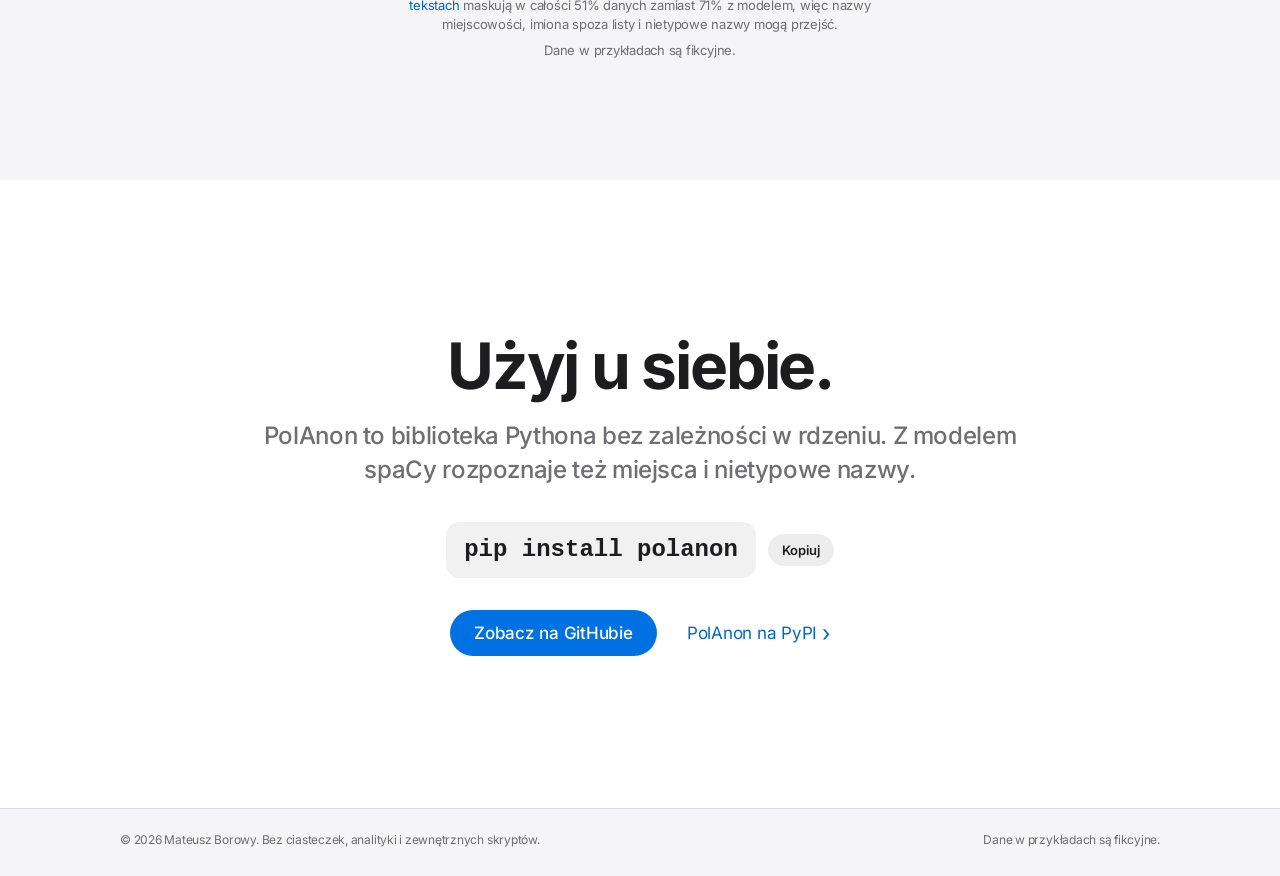
==== commit 284e2f6e: "fix: PolAnon's numbers on public data it was never tuned on 71% of the values masked whole with the " ====
--- a/demo/index.html
+++ b/demo/index.html
@@ -125,7 +125,7 @@
 
     <ul class="try-notes">
       <li>Nic nie jest wysyłane. Gdy demo się załaduje, możesz wyłączyć internet i&nbsp;maskować dalej.</li>
-      <li>W&nbsp;przeglądarce działają same reguły, bez modelu spaCy. W&nbsp;<a href="https://github.com/boromat/polanon/blob/main/benchmarks/README.md" target="_blank" rel="noopener">moim teście</a> to 86% w&nbsp;pełni zamaskowanych danych zamiast 98%, więc nazwy miejscowości i&nbsp;nietypowe nazwy mogą przejść.</li>
+      <li>W&nbsp;przeglądarce działają same reguły, bez modelu spaCy. Na <a href="https://github.com/boromat/polanon/blob/main/benchmarks/README.md#on-data-polanon-was-never-tuned-on" target="_blank" rel="noopener">publicznych polskich tekstach</a> maskują w&nbsp;całości 51% danych zamiast 71% z&nbsp;modelem, więc nazwy miejscowości, imiona spoza listy i&nbsp;nietypowe nazwy mogą przejść.</li>
       <li>Dane w&nbsp;przykładach są fikcyjne.</li>
     </ul>
     <p class="sr-only" id="try-live" aria-live="polite"></p>
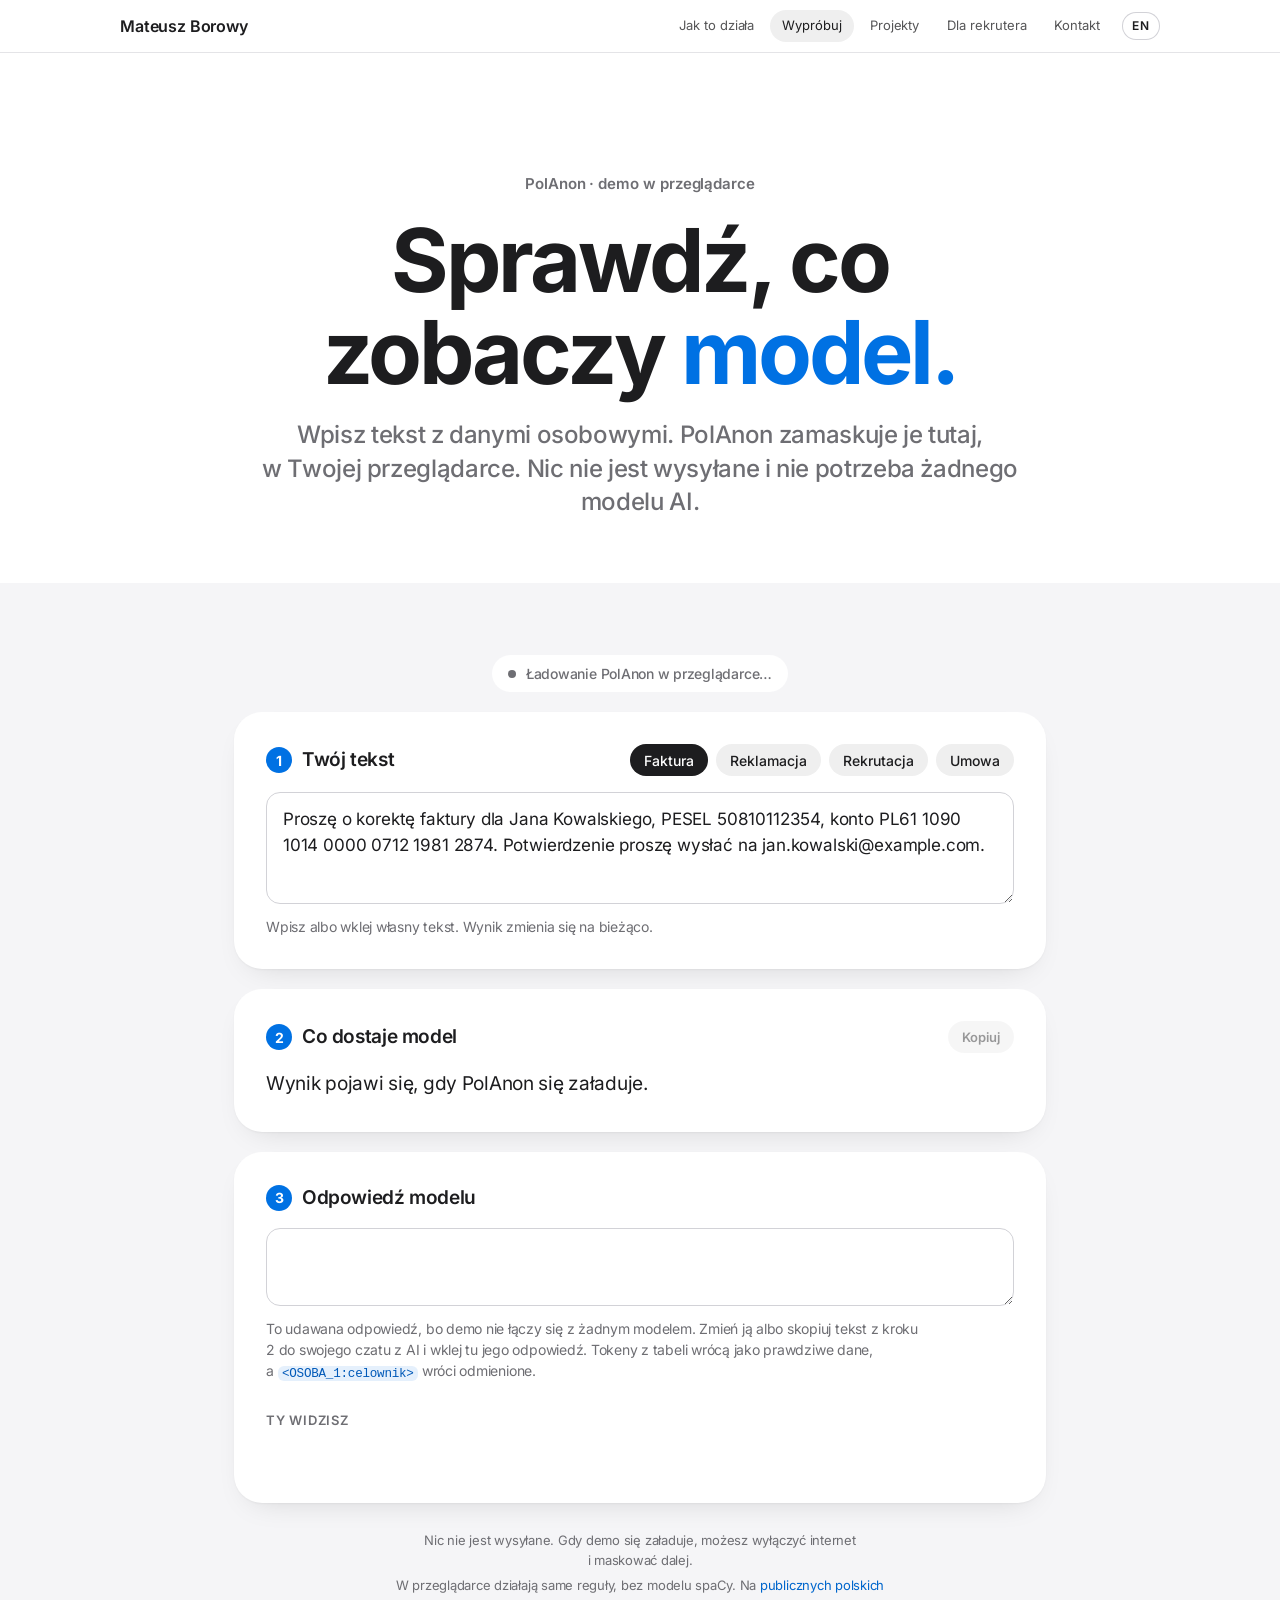
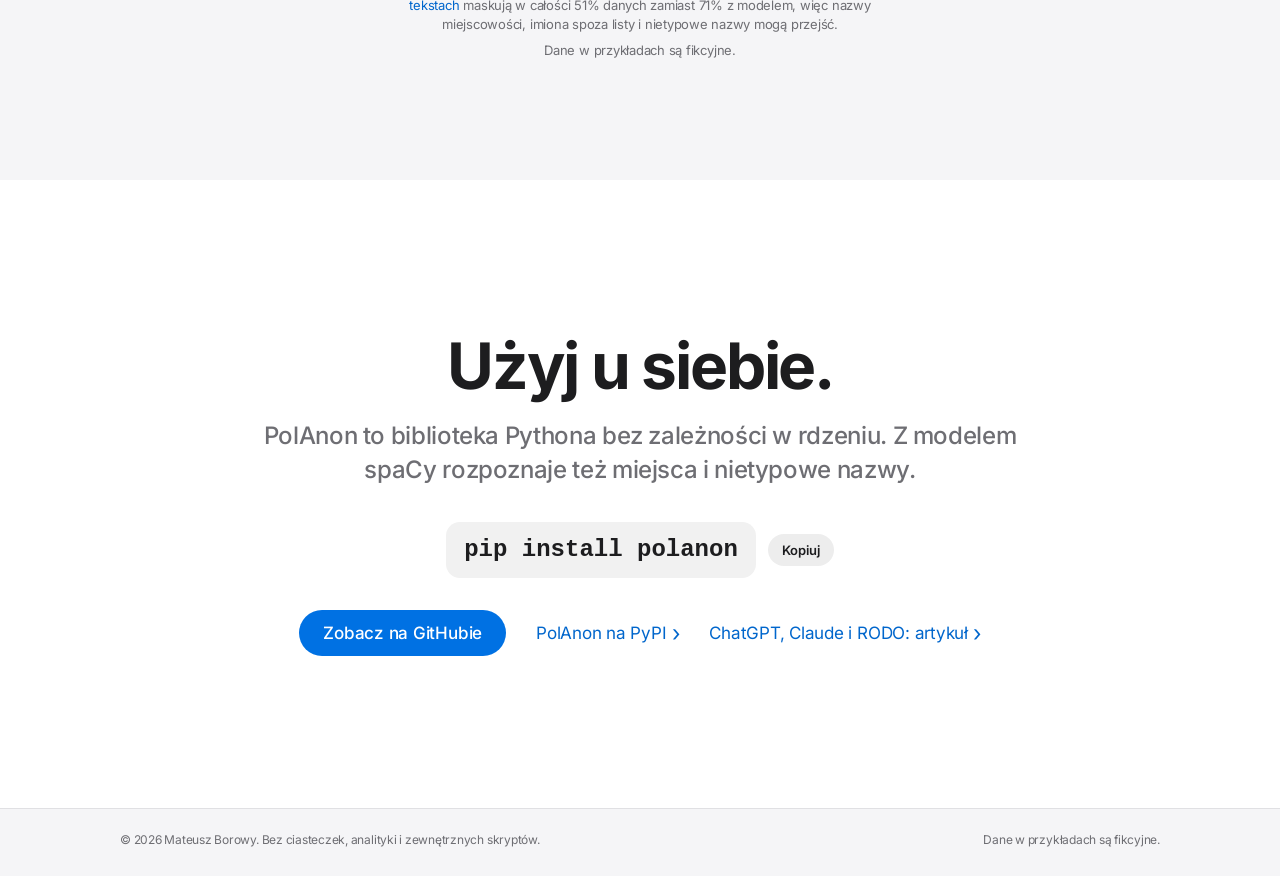
==== commit 11767a01: "feat: link the article from the home page and the demo How it works and the demo's Use it yourself l" ====
--- a/demo/index.html
+++ b/demo/index.html
@@ -143,6 +143,7 @@
     <div class="cta-row">
       <a class="btn" href="https://github.com/boromat/polanon" target="_blank" rel="noopener">Zobacz na GitHubie<span class="sr-only">: PolAnon</span></a>
       <a class="more" href="https://pypi.org/project/polanon/" target="_blank" rel="noopener">PolAnon na PyPI</a>
+      <a class="more" href="../artykuly/chatgpt-claude-rodo/">ChatGPT, Claude i&nbsp;RODO: artykuł</a>
     </div>
   </div>
 </section>
--- a/style.css
+++ b/style.css
@@ -626,3 +626,128 @@
   }
   .reveal { animation: none !important; }
 }
+
+/* ---------- Artykuły (artykuly/) ---------- */
+.article { max-width: calc(46rem + 2 * var(--gutter)); padding-block: clamp(56px, 8vw, 96px) clamp(72px, 10vw, 120px); }
+.article-head { text-align: center; }
+.article-head .hero-title { font-size: clamp(34px, 5.4vw, 58px); max-width: 15em; }
+.article-meta { margin: 20px 0 0; font-size: var(--fs-small); color: var(--text-2); }
+.article-body { margin-top: clamp(40px, 6vw, 64px); font-size: 18px; line-height: 1.68; }
+.article-body > h2 {
+  margin: 2.4em 0 .55em; scroll-margin-top: calc(var(--nav-h) + 16px);
+  font-family: var(--font-display); font-size: clamp(26px, 3.2vw, 34px); line-height: 1.15; letter-spacing: -0.025em;
+}
+.article-body > h3 {
+  display: flex; align-items: center; gap: 12px; margin: 1.9em 0 .5em; scroll-margin-top: calc(var(--nav-h) + 16px);
+  font-family: var(--font-display); font-size: 21px; line-height: 1.3; letter-spacing: -0.015em;
+}
+.article-body p, .article-body ul, .article-body ol { margin: 0 0 1em; }
+.article-body ul { padding-left: 1.2em; }
+.article-body li + li { margin-top: .5em; }
+.article-body a { text-decoration: underline; text-decoration-thickness: 1px; text-underline-offset: 3px; }
+.article-body .btn, .article-body .more { text-decoration: none; }
+.article-body code {
+  font-family: var(--mono); font-size: .84em; padding: .1em .35em; border-radius: 6px;
+  background: var(--bg-alt); overflow-wrap: anywhere;
+}
+.article-body mark { background: var(--mark-bg); color: inherit; padding: 0 .15em; border-radius: 4px; }
+.article-body .n {
+  display: inline-grid; place-items: center; flex: none; width: 26px; height: 26px; border-radius: 50%;
+  background: var(--accent); color: var(--on-accent); font-family: var(--font); font-size: 13px; font-weight: 700; letter-spacing: 0;
+}
+.article-body .tok {
+  font-family: var(--mono); font-size: .84em; font-weight: 600; letter-spacing: 0;
+  color: var(--token-text); background: var(--token-bg); padding: .06em .38em; border-radius: 6px; white-space: nowrap;
+}
+
+/* ramka „W skrócie” */
+.box { margin: 0 0 2.4em; padding: 24px 28px; border-radius: var(--radius); background: var(--bg-alt); }
+.box-title { margin: 0 0 10px; font-size: var(--fs-small); font-weight: 700; letter-spacing: .02em; text-transform: uppercase; color: var(--text-2); }
+.box ul { margin: 0; }
+
+/* przykład w czterech krokach */
+.exchange { margin: 1.4em 0 1.2em; padding: 0; list-style: none; border: 1px solid var(--line); border-radius: var(--radius); overflow: hidden; }
+.exchange li { margin: 0; padding: 16px 22px 18px; }
+.exchange li + li { margin-top: 0; border-top: 1px solid var(--line); }
+.exchange .exchange-model { background: var(--bg-alt); }
+.exchange-step { display: flex; align-items: center; gap: 10px; margin-bottom: 6px; font-size: var(--fs-small); font-weight: 600; color: var(--text-2); }
+.exchange-step .n { width: 22px; height: 22px; font-size: 12px; }
+
+/* RODO w trzech punktach */
+.points { padding: 0; list-style: none; counter-reset: point; }
+.points li { position: relative; padding-left: 40px; counter-increment: point; }
+.points li + li { margin-top: .9em; }
+.points li::before {
+  content: counter(point); position: absolute; left: 0; top: .15em;
+  display: grid; place-items: center; width: 26px; height: 26px; border-radius: 50%;
+  background: var(--accent); color: var(--on-accent); font-size: 13px; font-weight: 700; line-height: 1;
+}
+.article-note { font-size: var(--fs-small); color: var(--text-2); }
+
+/* trzy karty */
+.cards { display: grid; grid-template-columns: repeat(3, minmax(0, 1fr)); gap: 14px; margin: 1.2em 0 1.4em; }
+.card { padding: 20px 20px 18px; border: 1px solid var(--line); border-radius: var(--radius); }
+.card h3 { margin: 0 0 6px; font-family: var(--font-display); font-size: 18px; letter-spacing: -0.01em; }
+.card p { margin: 0; font-size: 15.5px; line-height: 1.55; color: var(--text-2); }
+
+/* bloki kodu */
+.code { margin: 0 0 1.2em; border-radius: 14px; background: var(--bg-alt); overflow: hidden; }
+.code-head {
+  display: flex; align-items: center; justify-content: space-between; gap: 12px; min-height: 42px; padding: 4px 8px 4px 18px;
+  border-bottom: 1px solid var(--line); font-size: 13px; font-weight: 600; color: var(--text-2);
+}
+.code pre { margin: 0; padding: 16px 18px 18px; overflow-x: auto; font-size: 14px; line-height: 1.6; }
+.code pre code { padding: 0; background: none; font-size: inherit; overflow-wrap: normal; }
+
+/* porównanie z Presidio */
+.cmp { margin: 1.4em 0; padding: 24px 26px 22px; border: 1px solid var(--line); border-radius: var(--radius); }
+.cmp-group + .cmp-group { margin-top: 22px; }
+.cmp-title { margin: 0 0 10px !important; font-size: 16px; font-weight: 600; line-height: 1.4; }
+.cmp-title span { margin-left: 6px; font-size: 13px; font-weight: 500; color: var(--text-2); }
+.cmp-line { display: grid; grid-template-columns: 76px minmax(0, 1fr) 52px; align-items: center; gap: 12px; font-size: 14px; }
+.cmp-line + .cmp-line { margin-top: 6px; }
+.cmp-name { color: var(--text-2); font-weight: 500; }
+.cmp-line b { text-align: right; font-variant-numeric: tabular-nums; }
+.cmp-track { height: 12px; border-radius: 6px; background: var(--bg-alt); overflow: hidden; }
+.cmp-fill { display: block; height: 100%; border-radius: 6px; background: var(--text-2); opacity: .55; }
+.cmp-fill.is-ours { background: var(--accent); opacity: 1; }
+.cmp-fill.w16 { width: 16.5%; }
+.cmp-fill.w66 { width: 66%; }
+.cmp-fill.w71 { width: 71%; }
+.cmp-fill.w90 { width: 90%; }
+.cmp-fill.w100 { width: 100%; }
+.cmp figcaption { margin-top: 18px; font-size: 13px; line-height: 1.55; color: var(--text-2); }
+
+/* częste pytania */
+.faq { border-top: 1px solid var(--line); }
+.faq details { border-bottom: 1px solid var(--line); }
+.faq summary {
+  display: flex; align-items: center; justify-content: space-between; gap: 16px; padding: 16px 0;
+  cursor: pointer; list-style: none; font-weight: 600;
+}
+.faq summary::-webkit-details-marker { display: none; }
+.faq summary::after { content: "+"; flex: none; font-size: 22px; font-weight: 400; line-height: 1; color: var(--text-2); }
+.faq details[open] summary::after { content: "\2212"; }
+.faq details p { margin: -4px 0 18px; color: var(--text-2); }
+
+/* zakończenie */
+.article-cta { margin-top: 3em; padding: 32px 28px; border-radius: var(--radius); background: var(--bg-alt); text-align: center; }
+.article-cta p { margin: 0; }
+.article-cta-title { font-family: var(--font-display); font-size: clamp(22px, 2.6vw, 28px); font-weight: 700; letter-spacing: -0.02em; }
+.article-cta .cta-row { justify-content: center; margin-top: 18px; }
+.article-cta .article-note { margin-top: 16px; }
+
+@media (max-width: 680px) {
+  .article-body { font-size: 17px; }
+  .cards { grid-template-columns: minmax(0, 1fr); }
+  .box, .cmp { padding: 20px; }
+  .cmp-line { grid-template-columns: 64px minmax(0, 1fr) 46px; gap: 8px; }
+  .exchange li { padding: 14px 16px 16px; }
+}
+
+/* tekst artykułu wyrównany do obu krawędzi, z dzieleniem wyrazów; na telefonie do lewej */
+@media (min-width: 681px) {
+  .article-body > p, .article-body .points li, .article-body .box li {
+    text-align: justify; -webkit-hyphens: auto; hyphens: auto; hyphenate-limit-chars: 7 3 3;
+  }
+}
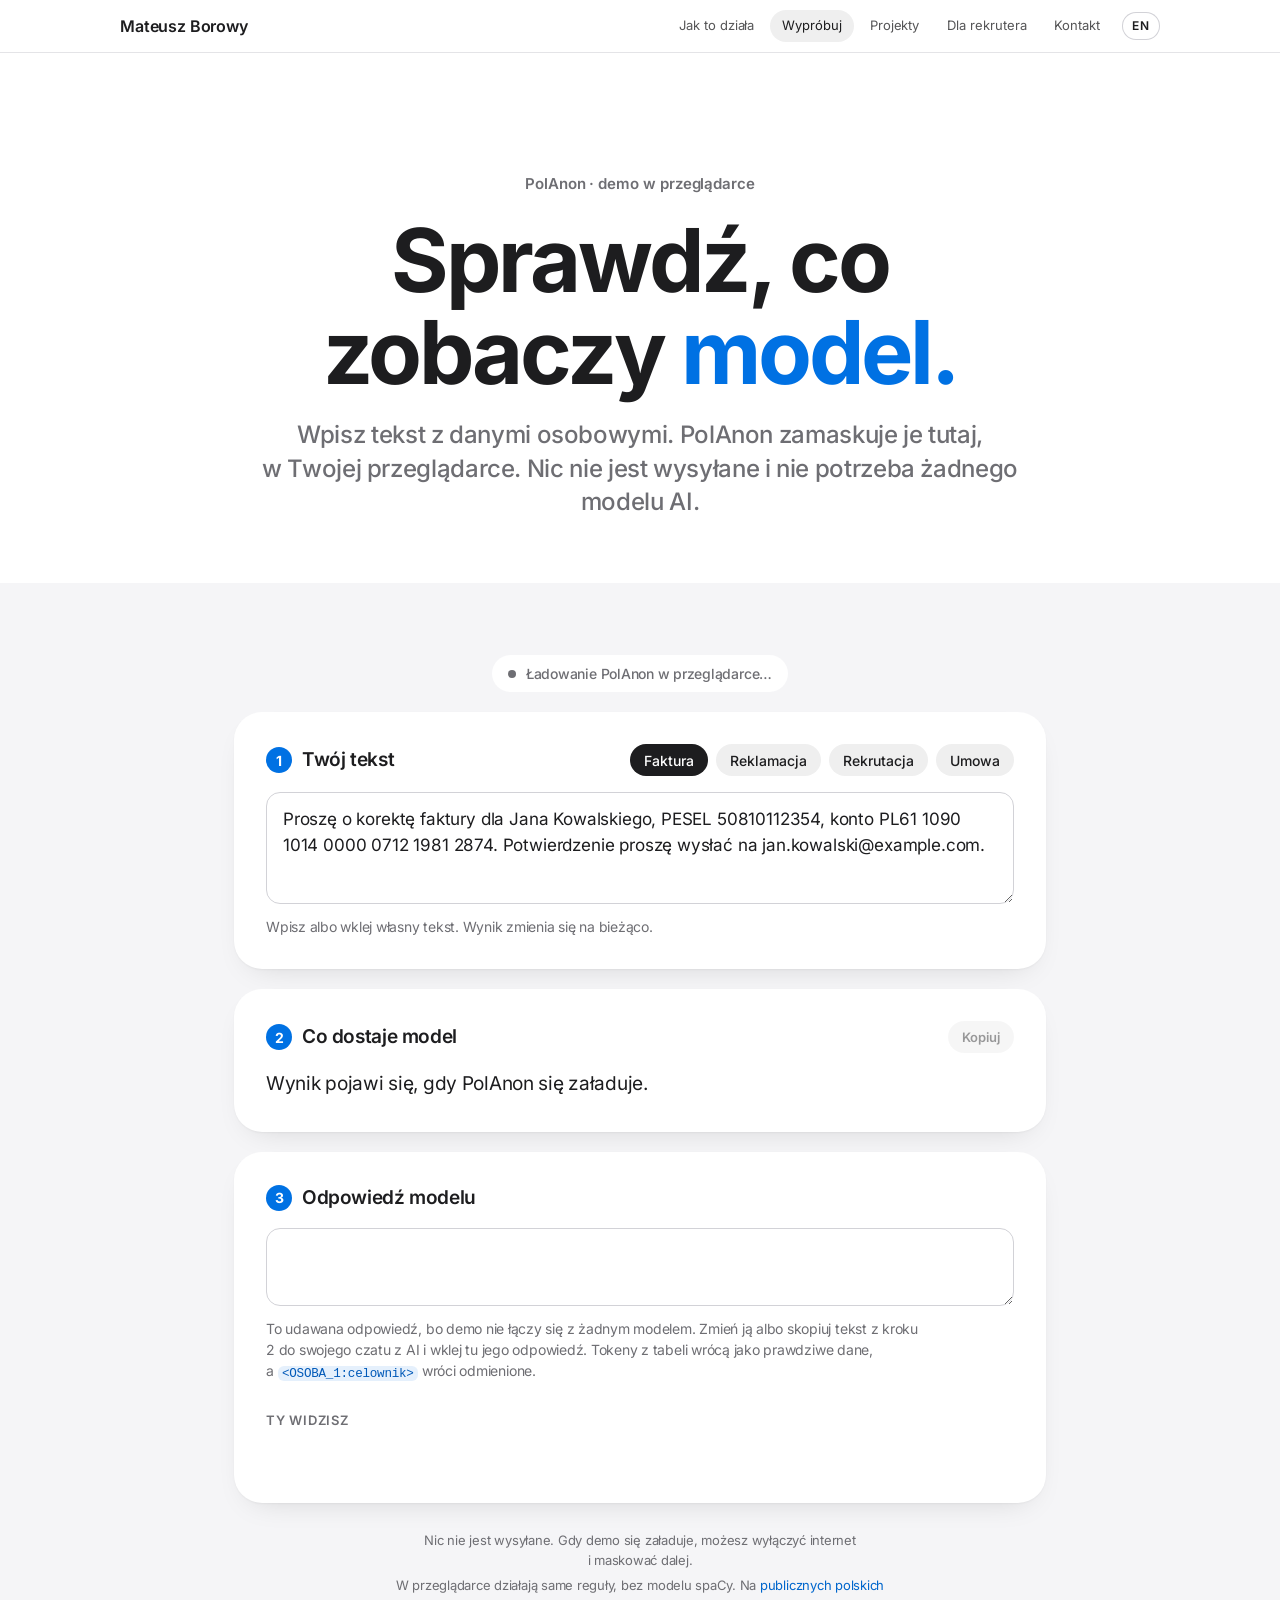
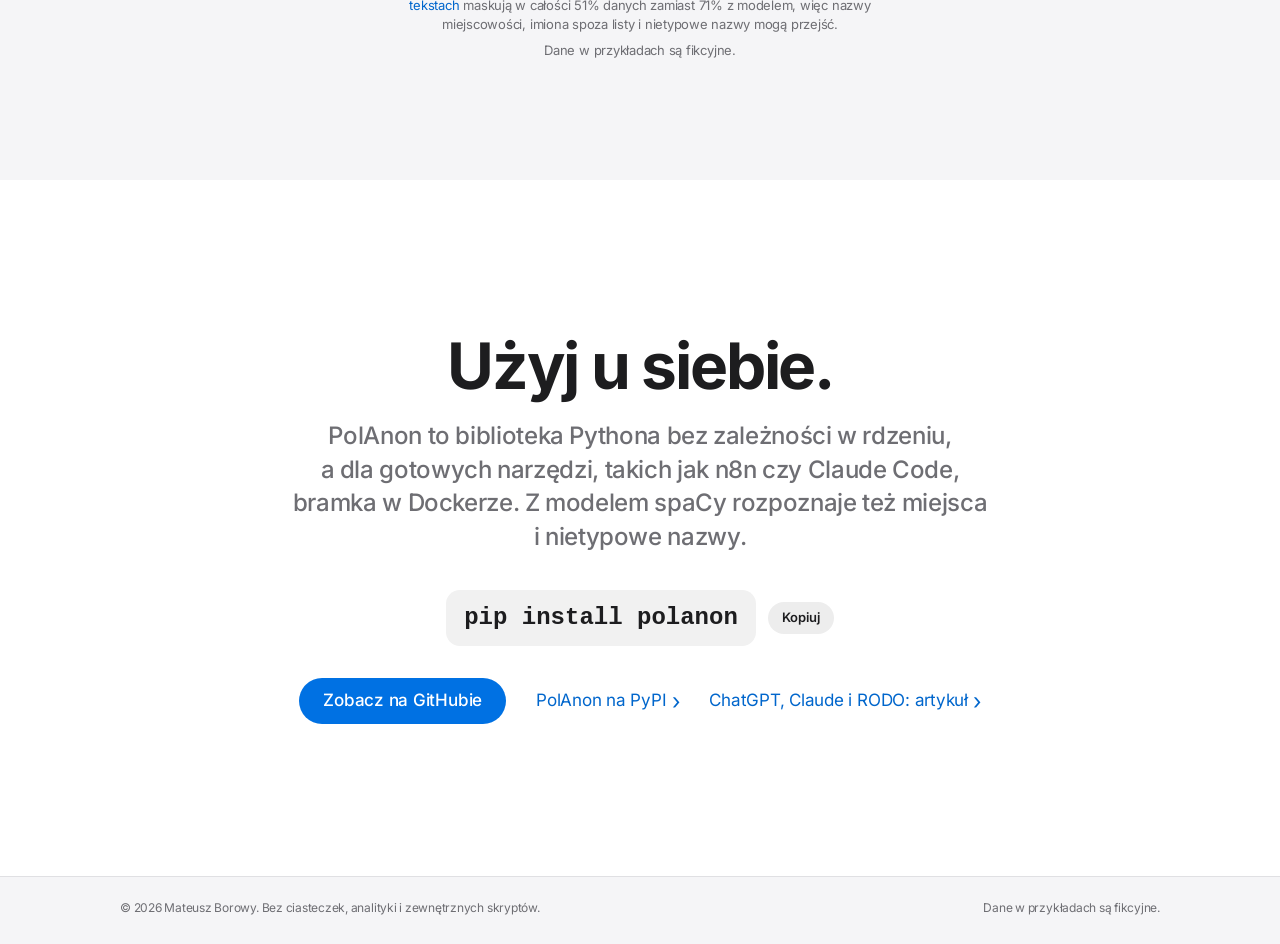
==== commit ce7bba7d: "fix: describe PolAnon as the masking engine and send companies to PolGate PolAnon now also runs as a" ====
--- a/demo/index.html
+++ b/demo/index.html
@@ -135,7 +135,7 @@
 <section class="section" aria-labelledby="use-title">
   <div class="wrap center">
     <h2 class="display" id="use-title">Użyj u&nbsp;siebie.</h2>
-    <p class="lead">PolAnon to biblioteka Pythona bez zależności w&nbsp;rdzeniu. Z&nbsp;modelem spaCy rozpoznaje też miejsca i&nbsp;nietypowe nazwy.</p>
+    <p class="lead">PolAnon to biblioteka Pythona bez zależności w&nbsp;rdzeniu, a&nbsp;dla gotowych narzędzi, takich jak n8n czy Claude Code, bramka w&nbsp;Dockerze. Z&nbsp;modelem spaCy rozpoznaje też miejsca i&nbsp;nietypowe nazwy.</p>
     <p class="mail">
       <code class="install">pip install polanon</code>
       <button type="button" class="copy" data-copy="pip install polanon">Kopiuj<span class="sr-only"> polecenie</span></button>
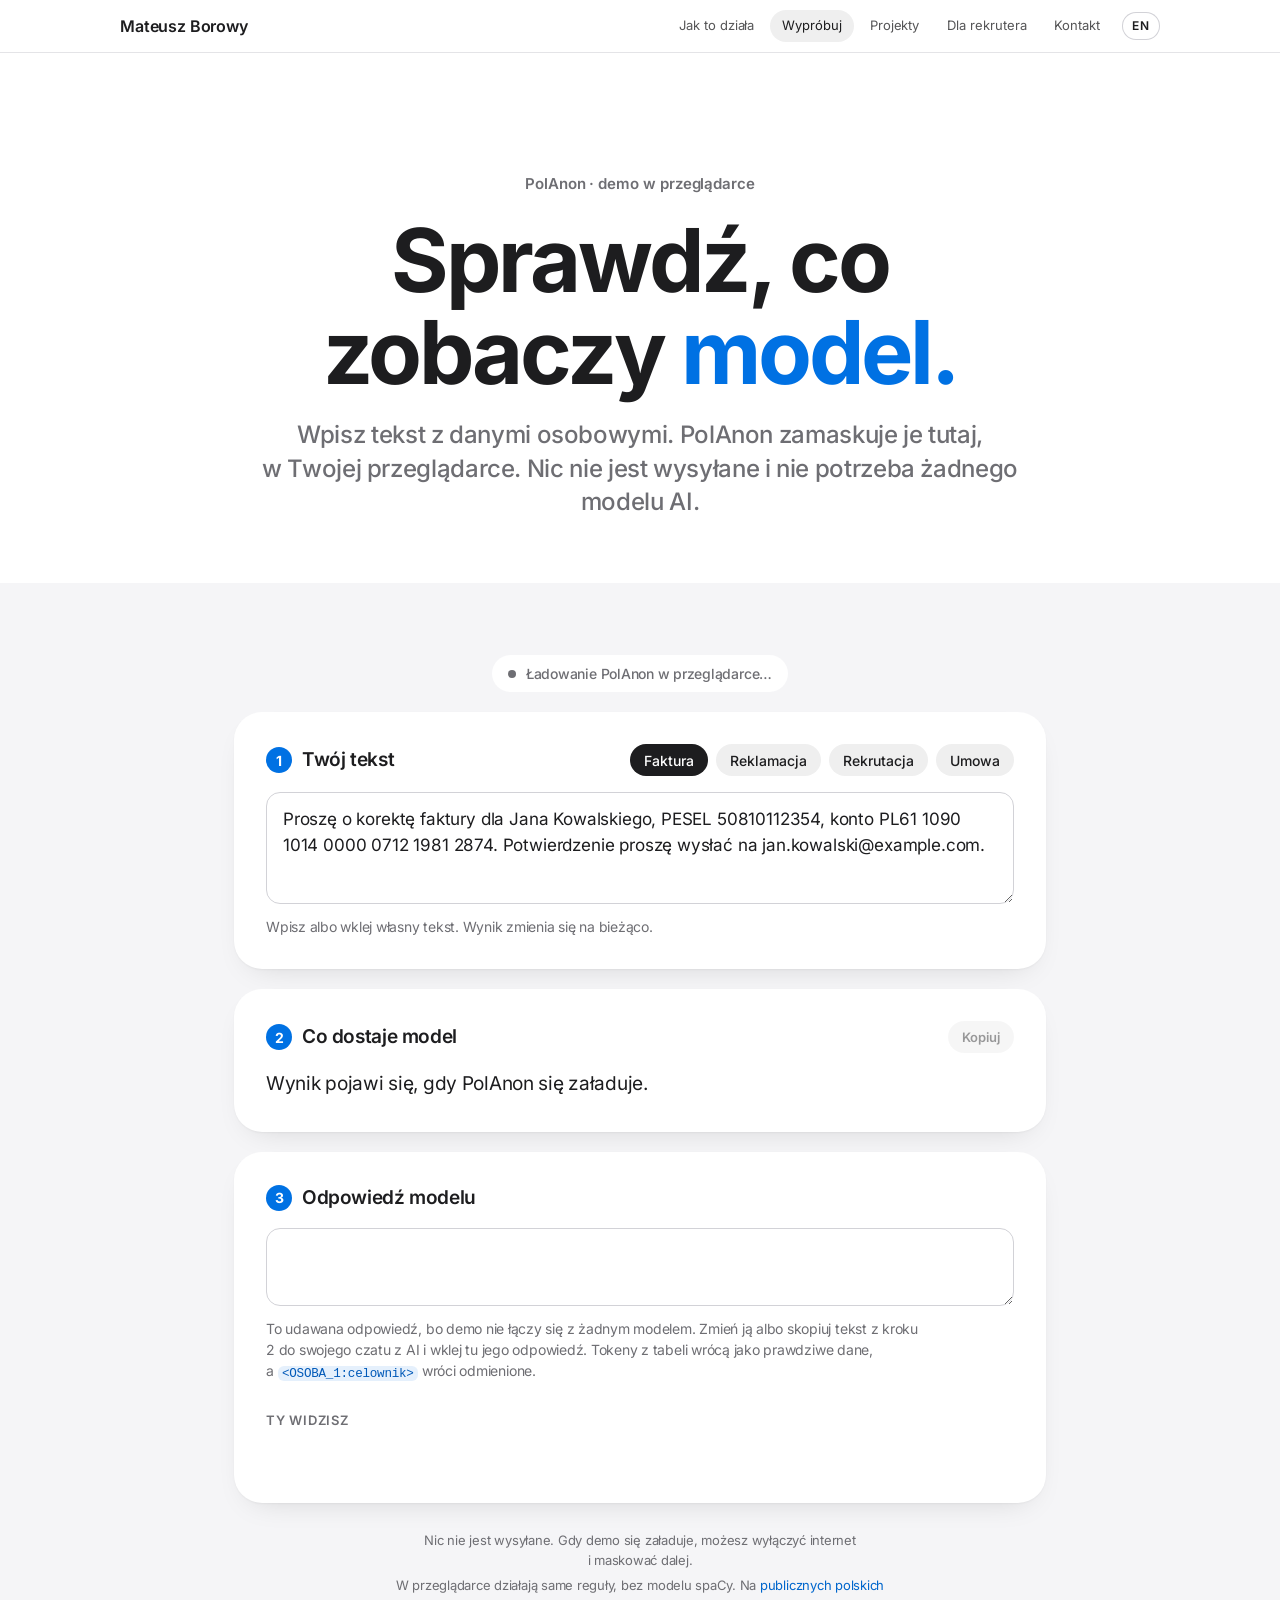
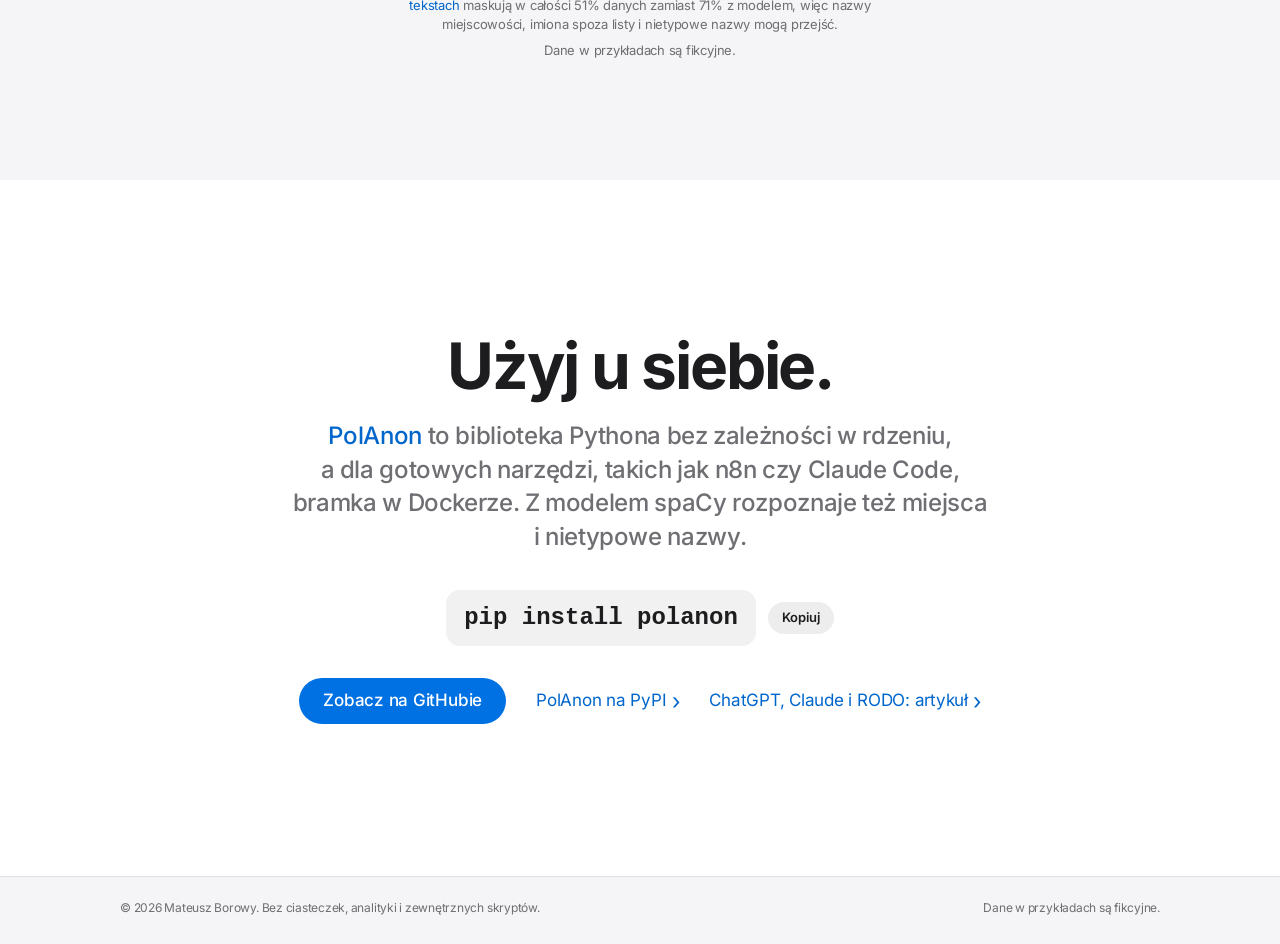
==== commit 36fd5ba1: "feat: a page for PolAnon at /polanon/ What it masks, with an icon per kind of value, how it works, t" ====
--- a/demo/index.html
+++ b/demo/index.html
@@ -13,10 +13,10 @@
   <meta name="color-scheme" content="light dark">
   <meta name="theme-color" content="#ffffff" media="(prefers-color-scheme: light)">
   <meta name="theme-color" content="#000000" media="(prefers-color-scheme: dark)">
-  <link rel="canonical" href="https://boromat.github.io/demo/">
-  <link rel="alternate" hreflang="pl" href="https://boromat.github.io/demo/">
-  <link rel="alternate" hreflang="en" href="https://boromat.github.io/en/demo/">
-  <link rel="alternate" hreflang="x-default" href="https://boromat.github.io/en/demo/">
+  <link rel="canonical" href="https://boromat.pl/demo/">
+  <link rel="alternate" hreflang="pl" href="https://boromat.pl/demo/">
+  <link rel="alternate" hreflang="en" href="https://boromat.pl/en/demo/">
+  <link rel="alternate" hreflang="x-default" href="https://boromat.pl/en/demo/">
 
   <meta property="og:type" content="website">
   <meta property="og:locale" content="pl_PL">
@@ -24,15 +24,15 @@
   <meta property="og:site_name" content="Mateusz Borowy · Projekty">
   <meta property="og:title" content="Sprawdź, co zobaczy model">
   <meta property="og:description" content="PolAnon maskuje dane osobowe w Twojej przeglądarce. Wpisz tekst i zobacz, co dostałby model AI.">
-  <meta property="og:url" content="https://boromat.github.io/demo/">
-  <meta property="og:image" content="https://boromat.github.io/assets/og.png">
+  <meta property="og:url" content="https://boromat.pl/demo/">
+  <meta property="og:image" content="https://boromat.pl/assets/og.png">
   <meta property="og:image:width" content="1200">
   <meta property="og:image:height" content="630">
   <meta property="og:image:alt" content="Napis „Narzędzia AI, które nie wysyłają Twoich danych” i tokeny OSOBA_1, PESEL_1, IBAN_1.">
   <meta name="twitter:card" content="summary_large_image">
   <meta name="twitter:title" content="Sprawdź, co zobaczy model">
   <meta name="twitter:description" content="PolAnon maskuje dane osobowe w Twojej przeglądarce.">
-  <meta name="twitter:image" content="https://boromat.github.io/assets/og.png">
+  <meta name="twitter:image" content="https://boromat.pl/assets/og.png">
 
   <link rel="icon" href="../favicon.ico" sizes="32x32">
   <link rel="icon" href="../assets/ikona.svg" type="image/svg+xml">
@@ -135,7 +135,7 @@
 <section class="section" aria-labelledby="use-title">
   <div class="wrap center">
     <h2 class="display" id="use-title">Użyj u&nbsp;siebie.</h2>
-    <p class="lead">PolAnon to biblioteka Pythona bez zależności w&nbsp;rdzeniu, a&nbsp;dla gotowych narzędzi, takich jak n8n czy Claude Code, bramka w&nbsp;Dockerze. Z&nbsp;modelem spaCy rozpoznaje też miejsca i&nbsp;nietypowe nazwy.</p>
+    <p class="lead"><a href="../polanon/">PolAnon</a> to biblioteka Pythona bez zależności w&nbsp;rdzeniu, a&nbsp;dla gotowych narzędzi, takich jak n8n czy Claude Code, bramka w&nbsp;Dockerze. Z&nbsp;modelem spaCy rozpoznaje też miejsca i&nbsp;nietypowe nazwy.</p>
     <p class="mail">
       <code class="install">pip install polanon</code>
       <button type="button" class="copy" data-copy="pip install polanon">Kopiuj<span class="sr-only"> polecenie</span></button>
--- a/style.css
+++ b/style.css
@@ -751,3 +751,17 @@
     text-align: justify; -webkit-hyphens: auto; hyphens: auto; hyphenate-limit-chars: 7 3 3;
   }
 }
+
+/* strona produktu (polanon/) */
+.article-head .page-cta { justify-content: center; margin-top: 26px; }
+.article-body .page-facts { margin: 0 0 1em; padding: 0; list-style: none; }
+.article-body .page-facts li + li { margin-top: 0; }
+.article-head .page-shot { margin: clamp(36px, 6vw, 56px) auto 0; }
+.article-head .page-shot img { display: block; width: 100%; height: auto; }
+.article-body .card-icon { display: block; margin-bottom: 12px; color: var(--link); }
+.article-body .tag {
+  display: inline-block; margin-left: 4px; padding: 2px 10px; border-radius: 980px;
+  font-family: var(--font); font-size: 12px; font-weight: 600; letter-spacing: 0; white-space: nowrap;
+  color: var(--token-text); background: var(--token-bg);
+}
+.article-body .uses .card p code { font-size: .9em; }
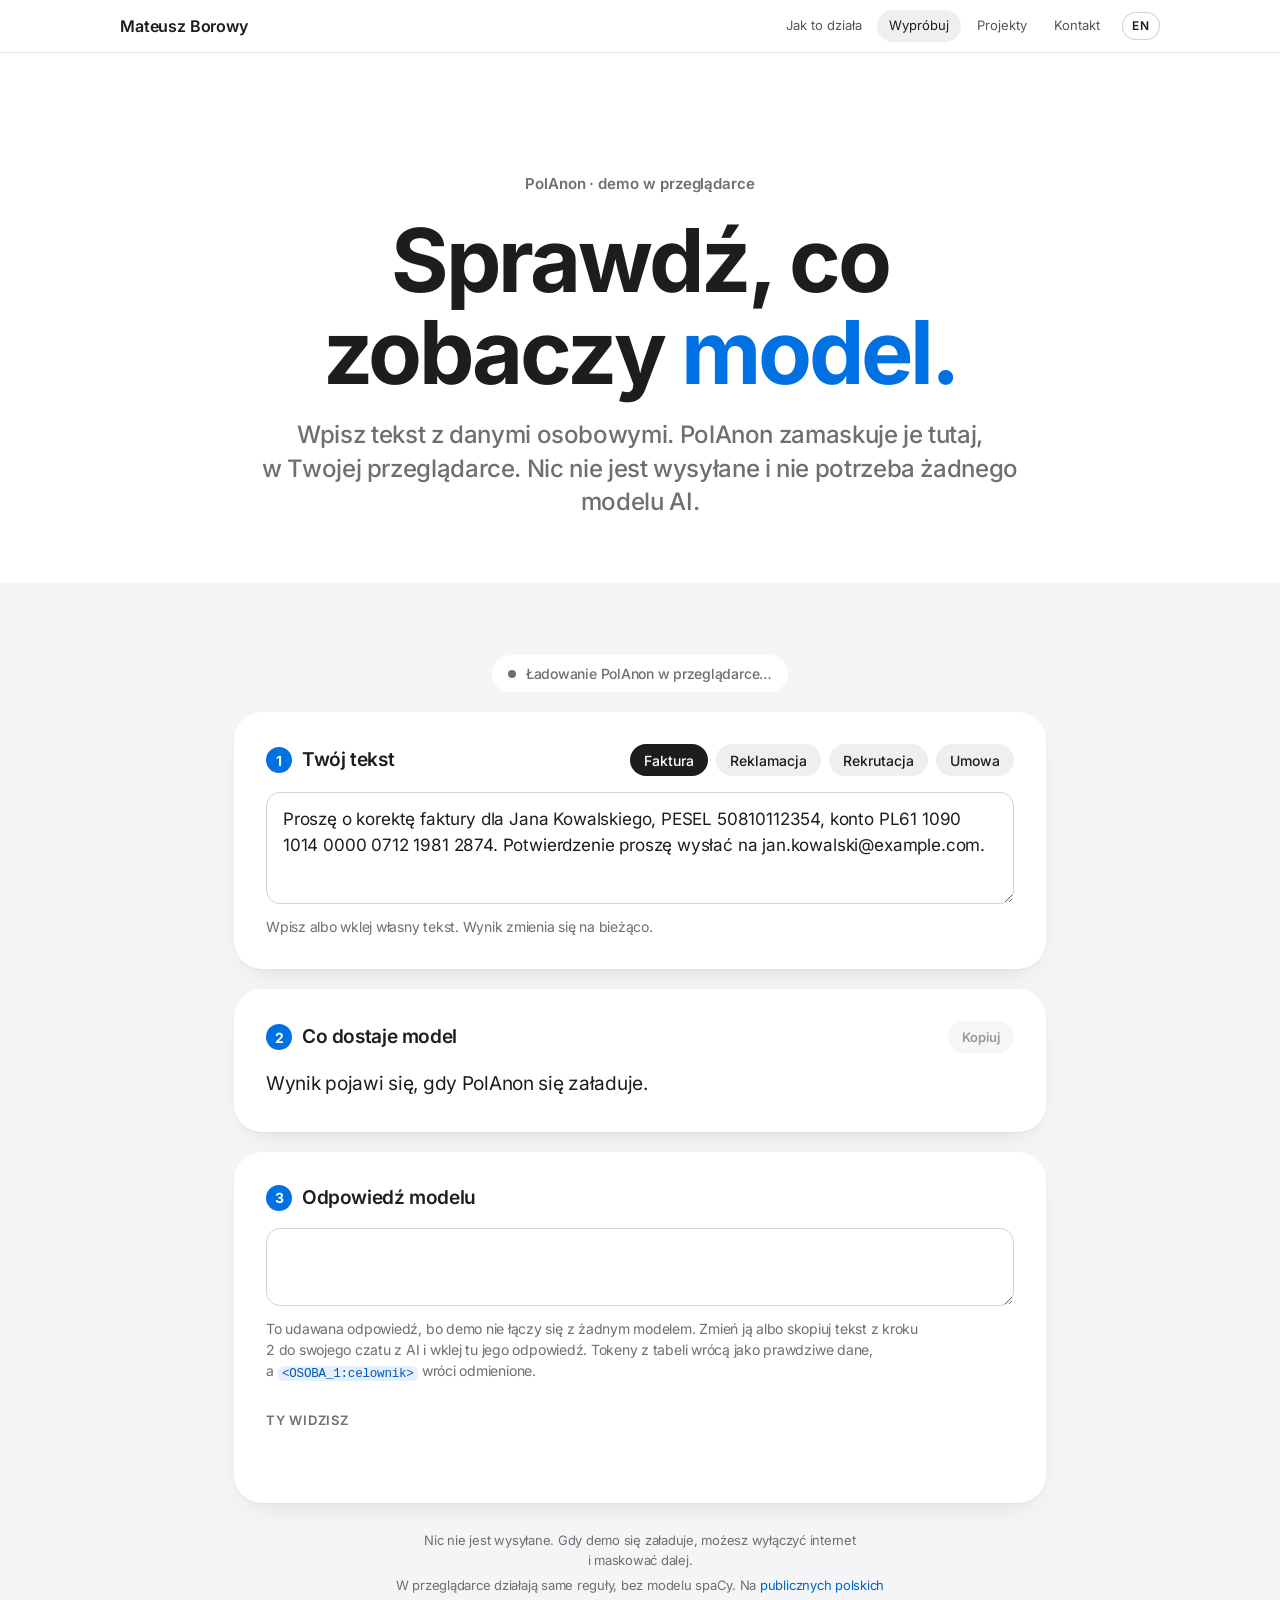
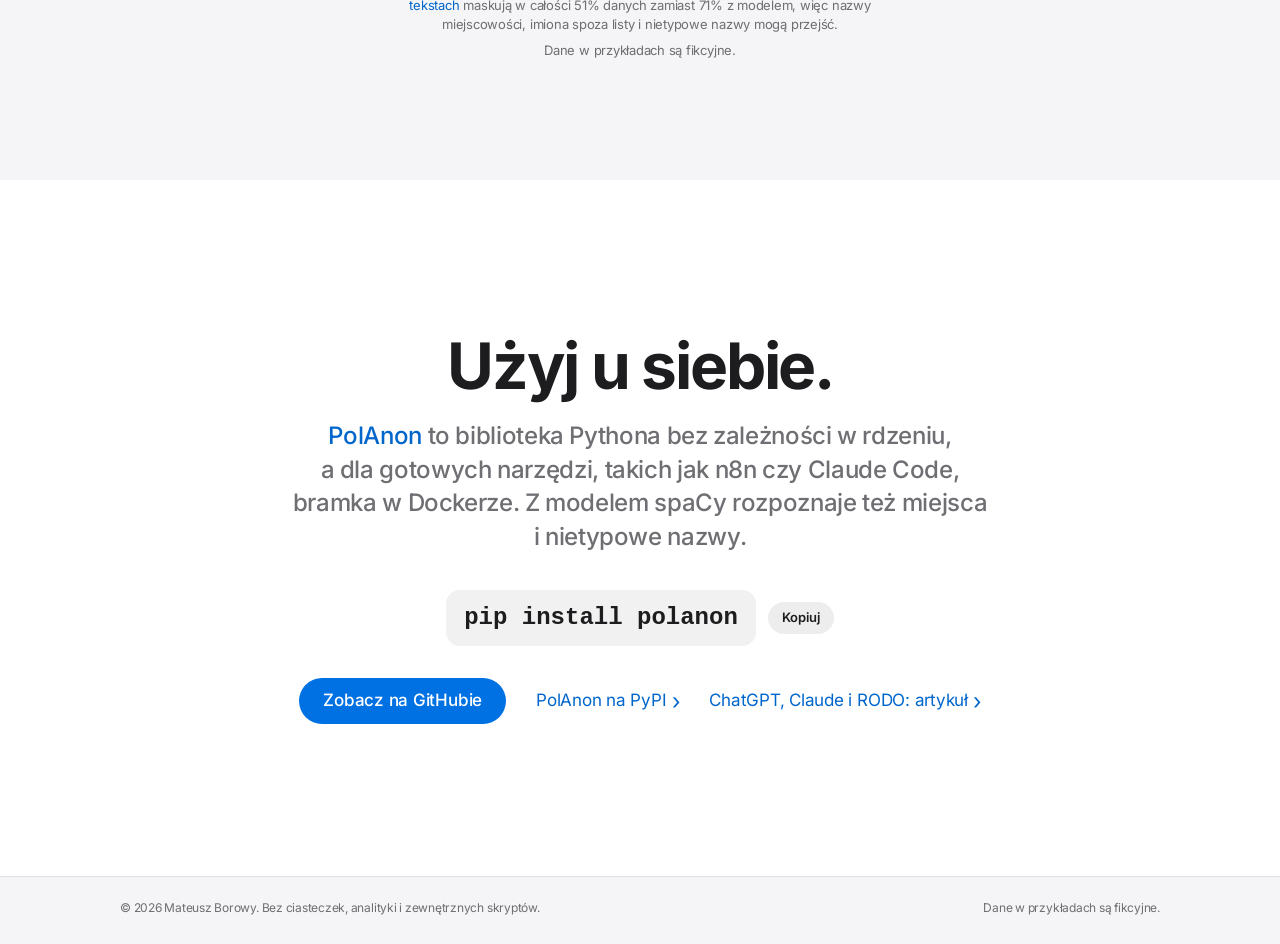
==== commit e0f8574e: "feat: drop the recruiter section, keep the 10-minute list The recruiter spec sheet (studies, work, s" ====
--- a/demo/index.html
+++ b/demo/index.html
@@ -54,7 +54,6 @@
         <a href="../#jak-to-dziala">Jak to działa</a>
         <a href="./" aria-current="page">Wypróbuj</a>
         <a href="../#projekty">Projekty</a>
-        <a href="../#rekruter">Dla rekrutera</a>
         <a href="../#kontakt">Kontakt</a>
       </nav>
       <a class="lang" href="../en/demo/" hreflang="en" lang="en" data-lang-switch>EN<span class="sr-only"> – English version</span></a>
--- a/style.css
+++ b/style.css
@@ -1,7 +1,7 @@
 /* =========================================================
    Mateusz Borowy · Projekty
    Układ: jedna myśl na sekcję. Sekcje na przemian białe i jasnoszare,
-   jedna czarna (dla rekrutera). Projekty jak karty produktów:
+   jedna czarna (Masz 10 minut?). Projekty jak karty produktów:
    nazwa, jedno zdanie, duży obraz, trzy liczby. Jeden akcent: niebieski.
    Kolory i rozmiary zmieniasz w zmiennych poniżej.
    ========================================================= */
@@ -130,7 +130,7 @@
 /* ---------- Podstawy ---------- */
 *, *::before, *::after { box-sizing: border-box; }
 /* Płynne przewijanie tylko po kliknięciu linku do sekcji (klasę „smooth” dodaje script.js).
-   Wejście z linku #rekruter albo odświeżenie od razu pokazuje sekcję, bez przelatywania strony. */
+   Wejście z linku do sekcji (np. #kontakt) albo odświeżenie od razu pokazuje sekcję, bez przelatywania strony. */
 html.smooth { scroll-behavior: smooth; }
 html {
   scroll-padding-top: calc(var(--nav-h) + 24px);
@@ -220,6 +220,8 @@
   transition: transform .2s ease;
 }
 .more:hover::after { transform: translateX(3px); }
+/* Na bardzo wąskim ekranie długi link (np. do artykułu) łamie się zamiast wychodzić poza stronę. */
+@media (max-width: 400px) { .more { max-width: 100%; white-space: normal; } }
 
 /* ---------- Nawigacja ---------- */
 .nav {
@@ -413,26 +415,20 @@
 }
 .facts span { display: block; margin-top: 8px; font-size: 15px; line-height: 1.4; color: var(--text-2); }
 
-/* ---------- 4. Dla rekrutera ----------
-   Jak specyfikacja techniczna: dwie tabele jedna pod drugą, z tą samą kolumną etykiet,
-   więc wszystkie wiersze obu rubryk stoją na tych samych liniach. */
+/* ---------- 4. Masz 10 minut? ----------
+   Lista linków jak specyfikacja techniczna: tytuł po lewej, opis po prawej, wiersze na jednej linii. */
 .recruit {
   max-width: 880px;
   margin: clamp(48px, 7vw, 72px) auto 0;
-  display: grid; gap: clamp(48px, 6vw, 64px);
   text-align: left;
 }
-.recruit-col { min-width: 0; }
-.col-title { margin: 0 0 14px; font-size: 21px; letter-spacing: -0.02em; }
-.stack, .links { margin: 0; padding: 0; list-style: none; border-top: 1px solid var(--line); }
-.stack > div, .links > li {
+.links { margin: 0; padding: 0; list-style: none; border-top: 1px solid var(--line); }
+.links > li {
   display: grid; grid-template-columns: 260px minmax(0, 1fr); column-gap: 32px; align-items: baseline;
   padding: 16px 0; border-bottom: 1px solid var(--line);
 }
-.stack dt, .links a { font-size: 16px; font-weight: 600; }
-.stack dt { color: var(--text); }
-.stack dd, .links > li > span { margin: 0; font-size: 16px; color: var(--text-2); }
-#rekruter .cta-row, #recruiters .cta-row { margin-top: clamp(48px, 6vw, 64px); }
+.links a { font-size: 16px; font-weight: 600; }
+.links > li > span { margin: 0; font-size: 16px; color: var(--text-2); }
 
 /* ---------- 5. Kontakt ---------- */
 .mail {
@@ -562,7 +558,7 @@
 
 /* ---------- Tablet ---------- */
 @media (max-width: 900px) {
-  .stack > div, .links > li { grid-template-columns: 200px minmax(0, 1fr); column-gap: 24px; }
+  .links > li { grid-template-columns: 200px minmax(0, 1fr); column-gap: 24px; }
 }
 
 /* ---------- Telefon ---------- */
@@ -577,7 +573,7 @@
   .facts li + li { border-left: 0; border-top: 1px solid var(--line); }
   .steps-switch button { flex-direction: column; gap: 6px; min-height: 72px; font-size: 13px; }
   .js .demo-stage { min-height: 300px; }
-  .stack > div, .links > li { grid-template-columns: minmax(0, 1fr); row-gap: 4px; }
+  .links > li { grid-template-columns: minmax(0, 1fr); row-gap: 4px; }
   .shot { border-radius: 14px; }
 }
 
@@ -638,7 +634,7 @@
   font-family: var(--font-display); font-size: clamp(26px, 3.2vw, 34px); line-height: 1.15; letter-spacing: -0.025em;
 }
 .article-body > h3 {
-  display: flex; align-items: center; gap: 12px; margin: 1.9em 0 .5em; scroll-margin-top: calc(var(--nav-h) + 16px);
+  display: flex; flex-wrap: wrap; align-items: center; gap: 6px 12px; margin: 1.9em 0 .5em; scroll-margin-top: calc(var(--nav-h) + 16px);
   font-family: var(--font-display); font-size: 21px; line-height: 1.3; letter-spacing: -0.015em;
 }
 .article-body p, .article-body ul, .article-body ol { margin: 0 0 1em; }
@@ -711,7 +707,7 @@
 .cmp-track { height: 12px; border-radius: 6px; background: var(--bg-alt); overflow: hidden; }
 .cmp-fill { display: block; height: 100%; border-radius: 6px; background: var(--text-2); opacity: .55; }
 .cmp-fill.is-ours { background: var(--accent); opacity: 1; }
-.cmp-fill.w16 { width: 16.5%; }
+.cmp-fill.w12 { width: 11.6%; }
 .cmp-fill.w66 { width: 66%; }
 .cmp-fill.w71 { width: 71%; }
 .cmp-fill.w90 { width: 90%; }
@@ -764,4 +760,58 @@
   font-family: var(--font); font-size: 12px; font-weight: 600; letter-spacing: 0; white-space: nowrap;
   color: var(--token-text); background: var(--token-bg);
 }
-.article-body .uses .card p code { font-size: .9em; }
+
+/* „Co maskuje” na stronie PolAnon: kafelki różnej wielkości */
+.bento {
+  display: grid; grid-template-columns: repeat(4, minmax(0, 1fr)); gap: 14px; margin: 1.3em 0 1.4em;
+  grid-template-areas: "names names check check" "names names contact secret" "web web firms firms";
+}
+.tile {
+  display: flex; flex-direction: column; min-width: 0; padding: 22px 22px 20px; border-radius: 22px;
+  background: var(--bg-alt); border: 1px solid color-mix(in srgb, var(--line) 60%, transparent);
+}
+.tile-names { grid-area: names; background: linear-gradient(160deg, color-mix(in srgb, var(--accent) 20%, var(--bg-alt)), var(--bg-alt) 72%); }
+.tile-check { grid-area: check; }
+.tile-contact { grid-area: contact; }
+.tile-secret { grid-area: secret; }
+.tile-web { grid-area: web; }
+.tile-firms { grid-area: firms; }
+.article-body .tile-icon { display: block; flex: none; margin-bottom: 12px; color: var(--link); }
+.article-body .tile h3 { margin: 0 0 6px; font-family: var(--font-display); font-size: 18px; line-height: 1.3; letter-spacing: -0.01em; }
+.article-body .tile h3.big { font-size: clamp(19px, 2.35vw, 24px); font-weight: 700; letter-spacing: -0.035em; white-space: nowrap; }
+.article-body .tile p { margin: 0; font-size: 14.5px; line-height: 1.55; color: var(--text-2); text-align: left; }
+.article-body .tile .chips { display: flex; flex-wrap: wrap; gap: 6px; margin-top: auto; padding-top: 16px; }
+.article-body .tile .tok { font-size: 12.5px; }
+.article-body .forms { list-style: none; margin: auto 0 0; padding: 16px 0 0; display: grid; gap: 8px; }
+.article-body .forms li { display: flex; align-items: center; justify-content: space-between; gap: 10px; margin: 0; padding: 10px 14px; border-radius: 12px; font-size: 15px; background: color-mix(in srgb, var(--bg) 60%, transparent); }
+.article-body .forms .ok { flex: none; font-size: 12.5px; font-weight: 600; color: var(--ok); }
+.article-body .forms { container-type: inline-size; }
+.article-body .forms li > span:first-child { min-width: 0; white-space: nowrap; overflow: hidden; text-overflow: ellipsis; }
+@container (max-width: 270px) {
+  .article-body .forms .ok-text { position: absolute; width: 1px; height: 1px; overflow: hidden; clip-path: inset(50%); white-space: nowrap; }
+  .article-body .forms .ok { font-size: 15px; }
+}
+@media (max-width: 680px) {
+  .bento { grid-template-columns: minmax(0, 1fr); grid-template-areas: "names" "check" "contact" "secret" "firms" "web"; }
+  .article-body .tile h3.big { white-space: normal; }
+}
+
+/* „Gdzie się sprawdza” na stronie PolAnon: lista z ikonami w dwóch kolumnach */
+.article-body .uses-list {
+  list-style: none; margin: 1.2em 0 1.4em; padding: 0;
+  display: grid; grid-template-columns: repeat(2, minmax(0, 1fr)); grid-auto-rows: 1fr; column-gap: 36px;
+  border-bottom: 1px solid var(--line);
+}
+.article-body .uses-list li {
+  display: grid; grid-template-columns: 44px minmax(0, 1fr); column-gap: 14px; align-items: start;
+  margin: 0; padding: 18px 0; border-top: 1px solid var(--line);
+}
+.article-body .uses-list .use-icon {
+  display: grid; place-items: center; width: 44px; height: 44px; border-radius: 12px;
+  color: var(--link); background: var(--token-bg);
+}
+.article-body .uses-list h3 { margin: 2px 0 4px; font-family: var(--font-display); font-size: 17px; line-height: 1.3; letter-spacing: -0.01em; }
+.article-body .uses-list p { margin: 0; font-size: 14.5px; line-height: 1.55; color: var(--text-2); text-align: left; }
+@media (max-width: 680px) {
+  .article-body .uses-list { grid-template-columns: minmax(0, 1fr); grid-auto-rows: auto; }
+}
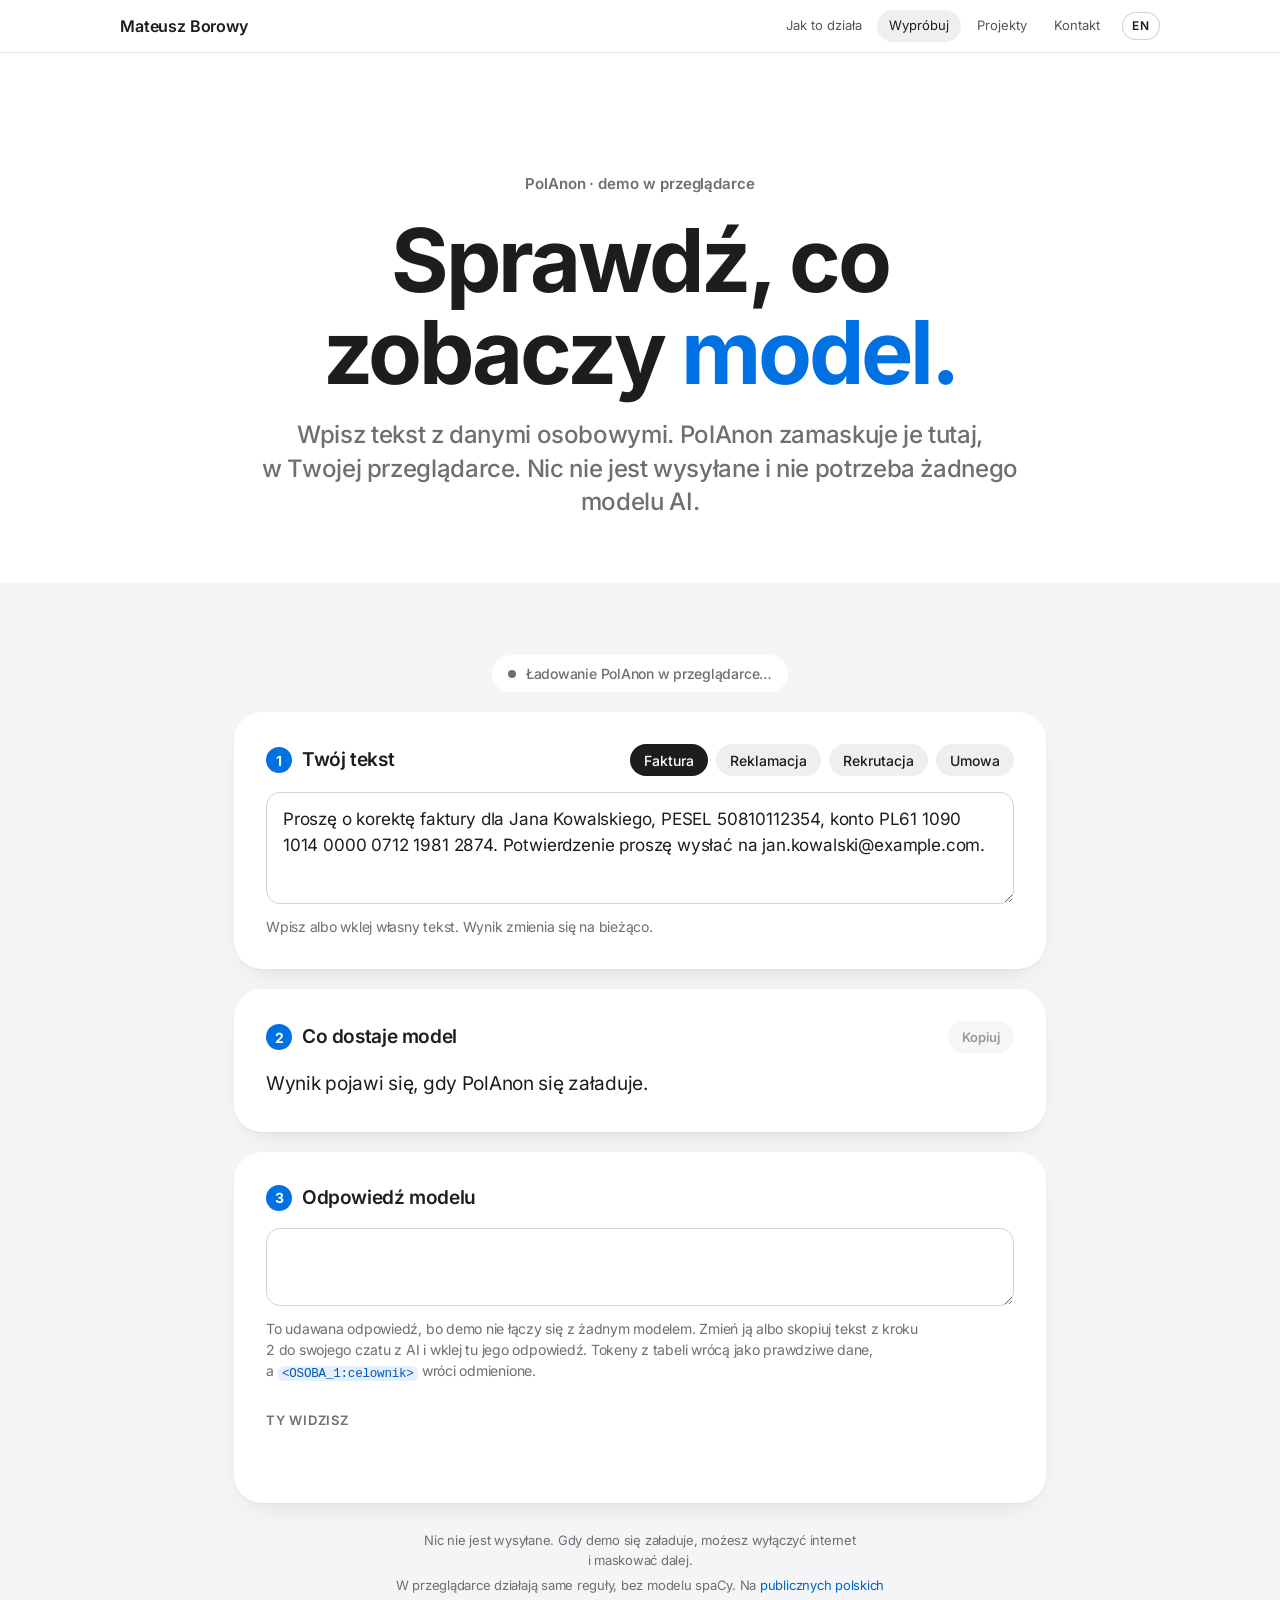
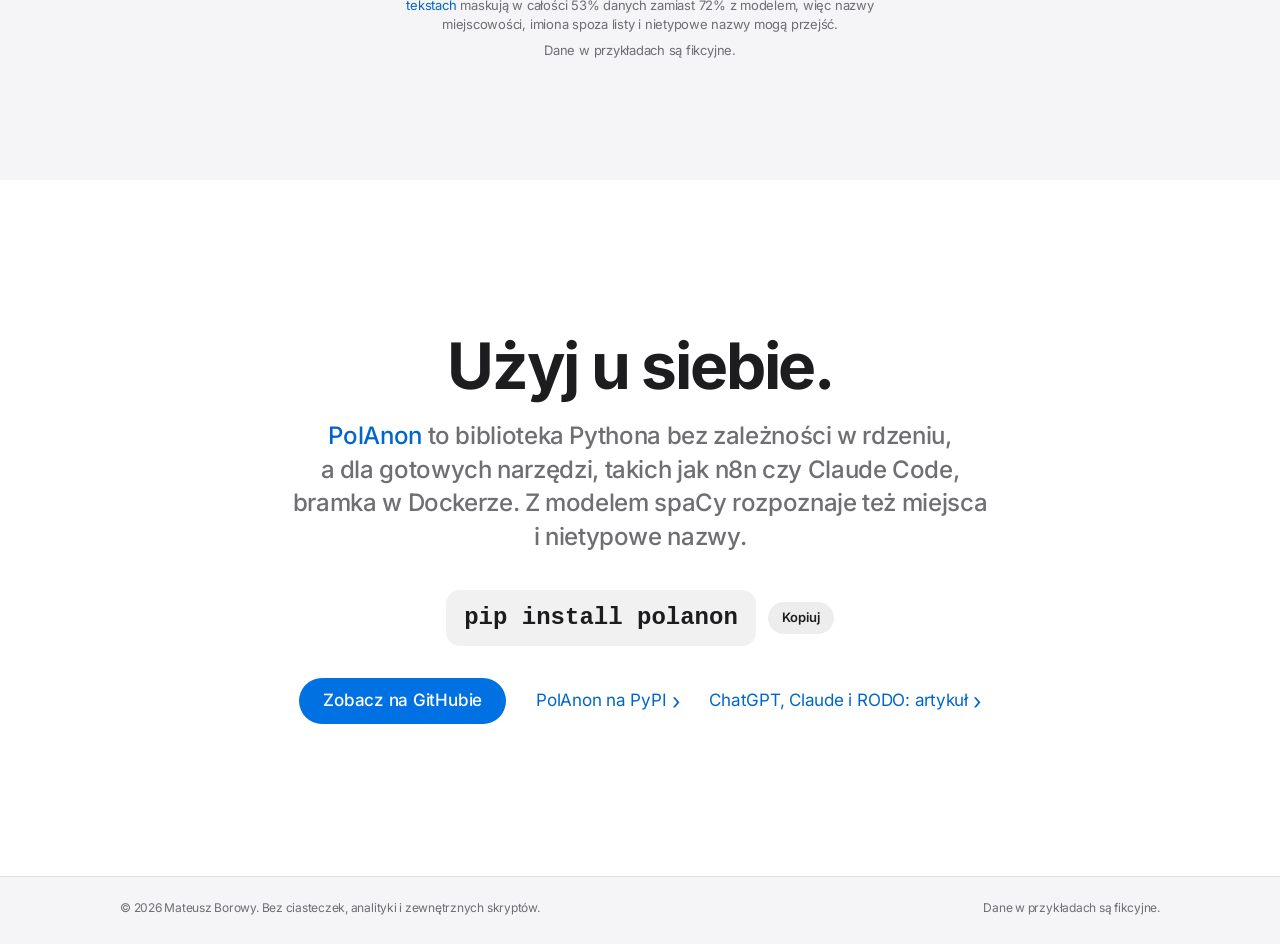
==== commit 25ab419b: "fix: match the site to the project repos PolAnon's benchmark now reads 72% with the model and 53% ru" ====
--- a/demo/index.html
+++ b/demo/index.html
@@ -124,7 +124,7 @@
 
     <ul class="try-notes">
       <li>Nic nie jest wysyłane. Gdy demo się załaduje, możesz wyłączyć internet i&nbsp;maskować dalej.</li>
-      <li>W&nbsp;przeglądarce działają same reguły, bez modelu spaCy. Na <a href="https://github.com/boromat/polanon/blob/main/benchmarks/README.md#on-data-polanon-was-never-tuned-on" target="_blank" rel="noopener">publicznych polskich tekstach</a> maskują w&nbsp;całości 51% danych zamiast 71% z&nbsp;modelem, więc nazwy miejscowości, imiona spoza listy i&nbsp;nietypowe nazwy mogą przejść.</li>
+      <li>W&nbsp;przeglądarce działają same reguły, bez modelu spaCy. Na <a href="https://github.com/boromat/polanon/blob/main/benchmarks/README.md#on-data-polanon-was-never-tuned-on" target="_blank" rel="noopener">publicznych polskich tekstach</a> maskują w&nbsp;całości 53% danych zamiast 72% z&nbsp;modelem, więc nazwy miejscowości, imiona spoza listy i&nbsp;nietypowe nazwy mogą przejść.</li>
       <li>Dane w&nbsp;przykładach są fikcyjne.</li>
     </ul>
     <p class="sr-only" id="try-live" aria-live="polite"></p>
--- a/style.css
+++ b/style.css
@@ -709,7 +709,7 @@
 .cmp-fill.is-ours { background: var(--accent); opacity: 1; }
 .cmp-fill.w12 { width: 11.6%; }
 .cmp-fill.w66 { width: 66%; }
-.cmp-fill.w71 { width: 71%; }
+.cmp-fill.w72 { width: 72%; }
 .cmp-fill.w90 { width: 90%; }
 .cmp-fill.w100 { width: 100%; }
 .cmp figcaption { margin-top: 18px; font-size: 13px; line-height: 1.55; color: var(--text-2); }
